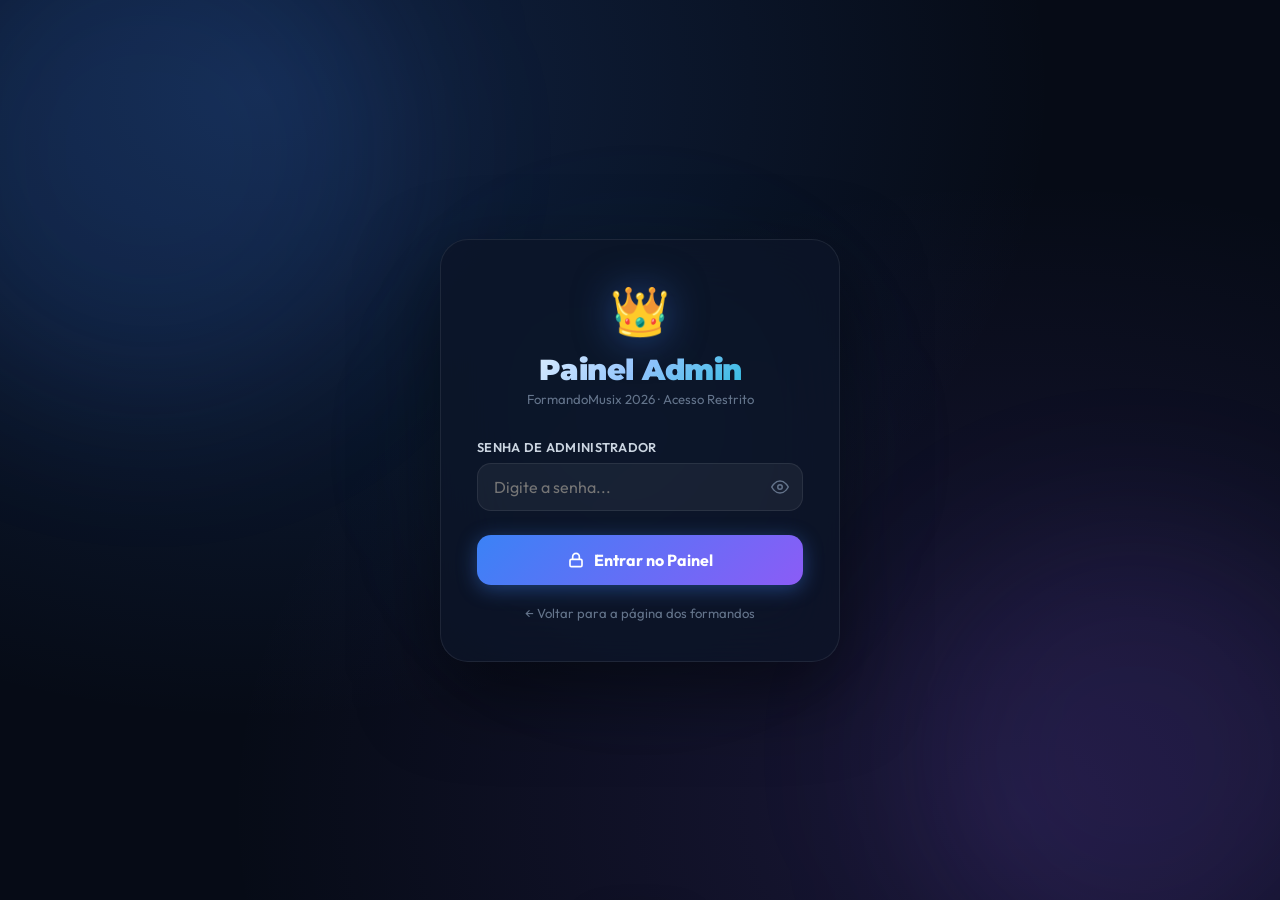
==== admin.html @ 85b61383 "feat: duas paginas separadas (aluno + admin), UI/UX redesenhado, responsivo completo" ====
<!DOCTYPE html>
<html lang="pt-BR">
<head>
    <meta charset="UTF-8">
    <meta name="viewport" content="width=device-width, initial-scale=1.0, maximum-scale=1.0, user-scalable=no">
    <title>Admin · FormandoMusix 2026</title>
    <link rel="preconnect" href="https://fonts.googleapis.com">
    <link rel="preconnect" href="https://fonts.gstatic.com" crossorigin>
    <link href="https://fonts.googleapis.com/css2?family=Montserrat:wght@700;800;900&family=Outfit:wght@300;400;500;600;700&display=swap" rel="stylesheet">
    <link rel="stylesheet" href="css/admin.css">
</head>
<body>

    <!-- ========== TELA DE LOGIN DO ADMIN ========== -->
    <div id="adminLoginScreen" class="login-screen active">
        <div class="orb orb-blue"></div>
        <div class="orb orb-purple"></div>
        <div class="orb orb-cyan"></div>

        <div class="login-card">
            <div class="login-brand">
                <div class="login-brand-icon">👑</div>
                <h1 class="login-title">Painel Admin</h1>
                <p class="login-sub">FormandoMusix 2026 · Acesso Restrito</p>
            </div>

            <form id="adminLoginForm">
                <div class="login-form-group">
                    <label for="adminPassInput">Senha de Administrador</label>
                    <div class="pass-input-wrap">
                        <input type="password" id="adminPassInput" placeholder="Digite a senha..." required autocomplete="current-password">
                        <button type="button" class="toggle-pass-btn" id="togglePassBtn">
                            <svg id="eyeIcon" width="18" height="18" viewBox="0 0 24 24" fill="none" stroke="currentColor" stroke-width="2"><path d="M1 12s4-8 11-8 11 8 11 8-4 8-11 8-11-8-11-8z"/><circle cx="12" cy="12" r="3"/></svg>
                            <svg id="eyeOffIcon" width="18" height="18" viewBox="0 0 24 24" fill="none" stroke="currentColor" stroke-width="2" style="display:none"><path d="M17.94 17.94A10.07 10.07 0 0 1 12 20c-7 0-11-8-11-8a18.45 18.45 0 0 1 5.06-5.94M9.9 4.24A9.12 9.12 0 0 1 12 4c7 0 11 8 11 8a18.5 18.5 0 0 1-2.16 3.19m-6.72-1.07a3 3 0 1 1-4.24-4.24"/><line x1="1" y1="1" x2="23" y2="23"/></svg>
                        </button>
                    </div>
                    <div class="login-error" id="loginError" style="display:none;">❌ Senha incorreta. Tente novamente.</div>
                </div>

                <button type="submit" class="login-btn" id="loginSubmitBtn">
                    <svg width="16" height="16" viewBox="0 0 24 24" fill="none" stroke="currentColor" stroke-width="2.5"><rect x="3" y="11" width="18" height="11" rx="2"/><path d="M7 11V7a5 5 0 0 1 10 0v4"/></svg>
                    Entrar no Painel
                </button>
            </form>

            <a href="index.html" class="back-to-student-link">← Voltar para a página dos formandos</a>
        </div>
    </div>

    <!-- ========== PAINEL PRINCIPAL DO ADMIN ========== -->
    <div id="adminPanel" class="admin-panel" style="display:none;">

        <!-- Header fixo -->
        <header class="admin-header">
            <div class="admin-header-left">
                <div class="admin-logo">
                    <span class="admin-logo-icon">👑</span>
                    <div>
                        <span class="admin-logo-text">FormandoMusix</span>
                        <span class="admin-logo-sub">Painel Administrativo</span>
                    </div>
                </div>
            </div>
            <div class="admin-header-center">
                <div class="admin-tabs">
                    <button class="admin-tab active" data-tab="turmaA">
                        <span>🅰 Turma A</span>
                        <span class="tab-badge" id="badgeA">39</span>
                    </button>
                    <button class="admin-tab" data-tab="turmaB">
                        <span>🅱 Turma B</span>
                        <span class="tab-badge" id="badgeB">34</span>
                    </button>
                    <button class="admin-tab" data-tab="todos">
                        <span>👥 Todos</span>
                        <span class="tab-badge" id="badgeTodos">73</span>
                    </button>
                </div>
            </div>
            <div class="admin-header-right">
                <div class="sync-pill" id="syncPill">
                    <span class="sync-dot"></span>
                    <span id="syncText">Online</span>
                </div>
                <button class="admin-action-btn export-btn" id="btnExport">
                    <svg width="15" height="15" viewBox="0 0 24 24" fill="none" stroke="currentColor" stroke-width="2.5"><path d="M4 12v8a2 2 0 0 0 2 2h12a2 2 0 0 0 2-2v-8"/><polyline points="16 6 12 2 8 6"/><line x1="12" y1="2" x2="12" y2="15"/></svg>
                    Exportar
                </button>
                <button class="admin-action-btn settings-btn" id="btnSettings">
                    ⚙️
                </button>
                <button class="admin-action-btn logout-btn" id="btnLogout" title="Sair">
                    <svg width="16" height="16" viewBox="0 0 24 24" fill="none" stroke="currentColor" stroke-width="2.5"><path d="M9 21H5a2 2 0 0 1-2-2V5a2 2 0 0 1 2-2h4"/><polyline points="16 17 21 12 16 7"/><line x1="21" y1="12" x2="9" y2="12"/></svg>
                </button>
            </div>
        </header>

        <!-- Conteúdo principal -->
        <main class="admin-main">

            <!-- Stats Cards -->
            <section class="admin-stats" id="adminStats">
                <div class="a-stat-card">
                    <div class="a-stat-icon blue">
                        <svg width="22" height="22" viewBox="0 0 24 24" fill="none" stroke="currentColor" stroke-width="2"><path d="M17 21v-2a4 4 0 0 0-4-4H5a4 4 0 0 0-4 4v2"/><circle cx="9" cy="7" r="4"/><path d="M23 21v-2a4 4 0 0 0-3-3.87"/><path d="M16 3.13a4 4 0 0 1 0 7.75"/></svg>
                    </div>
                    <div class="a-stat-info">
                        <span class="a-stat-label">Total</span>
                        <span class="a-stat-value" id="statTotal">0</span>
                    </div>
                </div>
                <div class="a-stat-card">
                    <div class="a-stat-icon emerald">
                        <svg width="22" height="22" viewBox="0 0 24 24" fill="none" stroke="currentColor" stroke-width="2"><path d="M22 11.08V12a10 10 0 1 1-5.93-9.14"/><polyline points="22 4 12 14.01 9 11.01"/></svg>
                    </div>
                    <div class="a-stat-info">
                        <span class="a-stat-label">Aprovadas</span>
                        <span class="a-stat-value" id="statAprovadas">0</span>
                    </div>
                </div>
                <div class="a-stat-card">
                    <div class="a-stat-icon purple">
                        <svg width="22" height="22" viewBox="0 0 24 24" fill="none" stroke="currentColor" stroke-width="2"><path d="M9 18V5l12-2v13"/><circle cx="6" cy="18" r="3"/><circle cx="18" cy="16" r="3"/></svg>
                    </div>
                    <div class="a-stat-info">
                        <span class="a-stat-label">Escolhidas</span>
                        <span class="a-stat-value" id="statEscolhidas">0</span>
                    </div>
                </div>
                <div class="a-stat-card">
                    <div class="a-stat-icon amber">
                        <svg width="22" height="22" viewBox="0 0 24 24" fill="none" stroke="currentColor" stroke-width="2"><circle cx="12" cy="12" r="10"/><line x1="12" y1="8" x2="12" y2="12"/><line x1="12" y1="16" x2="12.01" y2="16"/></svg>
                    </div>
                    <div class="a-stat-info">
                        <span class="a-stat-label">Pendentes</span>
                        <span class="a-stat-value" id="statPendentes">0</span>
                    </div>
                </div>
            </section>

            <!-- Controls -->
            <section class="admin-controls">
                <div class="admin-search-wrap">
                    <svg class="admin-search-ic" width="18" height="18" viewBox="0 0 24 24" fill="none" stroke="currentColor" stroke-width="2.5"><circle cx="11" cy="11" r="8"/><line x1="21" y1="21" x2="16.65" y2="16.65"/></svg>
                    <input type="text" id="adminSearchInput" placeholder="Buscar formando, música, artista...">
                </div>
                <div class="admin-controls-right">
                    <select id="adminFilterStatus" class="admin-filter-select">
                        <option value="todos">Todos os Status</option>
                        <option value="PENDENTE">🟡 Pendente</option>
                        <option value="ESCOLHIDO">🔵 Escolhido</option>
                        <option value="APROVADO">🟢 Aprovado</option>
                    </select>
                    <select id="adminSortOrder" class="admin-filter-select">
                        <option value="nome-asc">Nome A→Z</option>
                        <option value="nome-desc">Nome Z→A</option>
                        <option value="recente">Mais recentes</option>
                        <option value="status">Por status</option>
                    </select>
                    <button class="btn-add-formando" id="btnAddFormando">
                        <svg width="16" height="16" viewBox="0 0 24 24" fill="none" stroke="currentColor" stroke-width="2.5"><line x1="12" y1="5" x2="12" y2="19"/><line x1="5" y1="12" x2="19" y2="12"/></svg>
                        Novo Formando
                    </button>
                </div>
            </section>

            <!-- Grid de Formandos -->
            <section class="admin-grid" id="adminGrid">
                <div class="loading-state">
                    <div class="loading-spinner"></div>
                    <p>Carregando formandos...</p>
                </div>
            </section>

        </main>
    </div>

    <!-- ===== MODAL: Editar / Adicionar Formando ===== -->
    <div class="modal-overlay" id="formandoModalOverlay">
        <div class="modal-box modal-large">
            <div class="modal-top">
                <div>
                    <h3 class="modal-box-title" id="modalBoxTitle">Editar Formando</h3>
                    <p class="modal-box-sub" id="modalBoxSub">Gerencie a música e o trecho</p>
                </div>
                <button class="modal-close-btn" id="btnCloseFormModal">✕</button>
            </div>

            <!-- Tabs do modal -->
            <div class="modal-inner-tabs">
                <button class="modal-inner-tab active" data-modal-tab="info">
                    <svg width="14" height="14" viewBox="0 0 24 24" fill="none" stroke="currentColor" stroke-width="2.5"><path d="M20 21v-2a4 4 0 0 0-4-4H8a4 4 0 0 0-4 4v2"/><circle cx="12" cy="7" r="4"/></svg>
                    Informações
                </button>
                <button class="modal-inner-tab" data-modal-tab="cutter">
                    <svg width="14" height="14" viewBox="0 0 24 24" fill="none" stroke="currentColor" stroke-width="2.5"><polygon points="23 7 16 12 23 17 23 7"/><rect x="1" y="5" width="15" height="14" rx="2" ry="2"/></svg>
                    YouTube &amp; Cortador
                </button>
            </div>

            <form id="formandoEditForm">
                <div class="modal-body-scroll">
                    <input type="hidden" id="editFormandoId">

                    <!-- ABA: INFORMAÇÕES -->
                    <div class="modal-pane active" id="pane-info">
                        <div class="form-row-2">
                            <div class="form-field" style="flex:2;">
                                <label>Nome do Formando *</label>
                                <input type="text" id="editName" placeholder="Nome completo" required>
                            </div>
                            <div class="form-field">
                                <label>Turma *</label>
                                <select id="editTurma" required>
                                    <option value="A">3º Ano A</option>
                                    <option value="B">3º Ano B</option>
                                </select>
                            </div>
                        </div>

                        <div class="form-row-2">
                            <div class="form-field">
                                <label>Nome da Música</label>
                                <input type="text" id="editMusicTitle" placeholder="Ex: Viva La Vida">
                            </div>
                            <div class="form-field">
                                <label>Artista / Banda</label>
                                <input type="text" id="editMusicArtist" placeholder="Ex: Coldplay">
                            </div>
                        </div>

                        <div class="form-field">
                            <label>Link do YouTube</label>
                            <div class="field-with-action">
                                <input type="url" id="editMusicLink" placeholder="https://www.youtube.com/watch?v=...">
                                <button type="button" class="field-action-btn" id="btnEditGoToCutter">🎬 Cortador</button>
                            </div>
                            <div class="auto-det-badge" id="editAutoDetBadge" style="display:none;"></div>
                        </div>

                        <div class="form-field">
                            <label>Link Direto MP3 (Opcional)</label>
                            <input type="url" id="editMusicMp3" placeholder="https://exemplo.com/audio.mp3">
                            <div id="editMp3PlayerWrap" style="display:none; margin-top:8px;">
                                <audio id="editMp3Player" controls style="width:100%; height:36px; border-radius:6px;"></audio>
                            </div>
                        </div>

                        <div class="form-row-2">
                            <div class="form-field">
                                <label>Início do Trecho</label>
                                <input type="text" id="editSnippetStart" placeholder="Ex: 0:40 ou 40">
                            </div>
                            <div class="form-field">
                                <label>Fim do Trecho</label>
                                <input type="text" id="editSnippetEnd" placeholder="Ex: 1:15 ou 75">
                            </div>
                        </div>

                        <div class="form-field">
                            <label>Status da Escolha *</label>
                            <select id="editStatus" required>
                                <option value="PENDENTE">🟡 Pendente</option>
                                <option value="ESCOLHIDO">🔵 Escolhido (Aguardando Aprovação)</option>
                                <option value="APROVADO">🟢 Aprovado (Música Confirmada)</option>
                            </select>
                        </div>
                    </div>

                    <!-- ABA: CUTTER -->
                    <div class="modal-pane" id="pane-cutter">
                        <div class="cutter-url-bar">
                            <input type="text" id="cutterUrlInput" placeholder="Cole o link do YouTube...">
                            <button type="button" class="btn-cutter-load" id="btnCutterLoad">▶ Carregar</button>
                            <button type="button" class="btn-cutter-search" id="btnCutterSearch">🔍</button>
                        </div>
                        <div class="auto-det-badge" id="cutterAutoDetBadge" style="display:none; margin-bottom:12px;"></div>

                        <div class="cutter-player-area">
                            <div id="cutterPlaceholder" class="cutter-ph">
                                <div class="cutter-ph-icon">🎬</div>
                                <h4>Nenhum vídeo carregado</h4>
                                <p>Cole o link acima e clique em Carregar</p>
                            </div>
                            <div id="cutterYtTarget" style="display:none; width:100%; height:100%;"></div>
                        </div>

                        <div class="cutter-controls">
                            <div class="cutter-time">
                                <span class="cutter-time-label">Tempo:</span>
                                <span class="cutter-time-val" id="cutterLiveTime">0:00</span>
                            </div>
                            <div class="cutter-stamp-row">
                                <button type="button" class="btn-stamp" id="btnSetStart">
                                    ⏱ Marcar Início (<span id="previewStart">0:00</span>)
                                </button>
                                <button type="button" class="btn-stamp" id="btnSetEnd">
                                    ⏱ Marcar Fim (<span id="previewEnd">0:00</span>)
                                </button>
                            </div>
                            <div class="cutter-fields-row">
                                <div class="cutter-field-group">
                                    <span>Início:</span>
                                    <input type="text" id="cutterStart" placeholder="0:00">
                                </div>
                                <div class="cutter-dur-badge" id="cutterDurBadge">Duração: 0s</div>
                                <div class="cutter-field-group">
                                    <span>Fim:</span>
                                    <input type="text" id="cutterEnd" placeholder="0:30">
                                </div>
                            </div>
                            <div class="cutter-test-row">
                                <button type="button" class="btn-test-snippet" id="btnTestSnippet">🎧 Ouvir Trecho</button>
                                <button type="button" class="btn-stop-snippet" id="btnStopSnippet">⏹ Parar</button>
                            </div>
                        </div>
                    </div>
                </div>

                <div class="modal-footer-actions">
                    <button type="button" class="btn-modal-cancel" id="btnCancelFormModal">Cancelar</button>
                    <button type="submit" class="btn-modal-save" id="btnSaveFormModal">
                        <svg width="16" height="16" viewBox="0 0 24 24" fill="none" stroke="currentColor" stroke-width="2.5"><path d="M19 21H5a2 2 0 0 1-2-2V5a2 2 0 0 1 2-2h11l5 5v11a2 2 0 0 1-2 2z"/><polyline points="17 21 17 13 7 13 7 21"/><polyline points="7 3 7 8 15 8"/></svg>
                        Salvar
                    </button>
                </div>
            </form>
        </div>
    </div>

    <!-- ===== MODAL: Exportação ===== -->
    <div class="modal-overlay" id="exportModalOverlay">
        <div class="modal-box modal-medium">
            <div class="modal-top">
                <div>
                    <h3 class="modal-box-title">📊 Exportar Dados</h3>
                    <p class="modal-box-sub">Escolha o formato de exportação</p>
                </div>
                <button class="modal-close-btn" id="btnCloseExportModal">✕</button>
            </div>
            <div class="modal-body-scroll">
                <div class="export-filter-row">
                    <div class="form-field">
                        <label>Turma:</label>
                        <select id="expFilterTurma" class="admin-filter-select">
                            <option value="todos">Ambas (A e B)</option>
                            <option value="A">Apenas Turma A</option>
                            <option value="B">Apenas Turma B</option>
                        </select>
                    </div>
                    <div class="form-field">
                        <label>Status:</label>
                        <select id="expFilterStatus" class="admin-filter-select">
                            <option value="todos">Todos</option>
                            <option value="APROVADO">🟢 Aprovados</option>
                            <option value="ESCOLHIDO">🔵 Escolhidos</option>
                            <option value="PENDENTE">🟡 Pendentes</option>
                        </select>
                    </div>
                </div>

                <div class="export-options-grid">
                    <button class="export-opt-btn" id="expTxt">
                        <div class="exp-icon">📄</div>
                        <div class="exp-info">
                            <strong>Lista TXT</strong>
                            <span>Documento formatado por turma</span>
                        </div>
                    </button>
                    <button class="export-opt-btn" id="expCsv">
                        <div class="exp-icon">📊</div>
                        <div class="exp-info">
                            <strong>Planilha CSV</strong>
                            <span>Compatível com Excel / Sheets</span>
                        </div>
                    </button>
                    <button class="export-opt-btn" id="expWhatsapp">
                        <div class="exp-icon">💬</div>
                        <div class="exp-info">
                            <strong>WhatsApp</strong>
                            <span>Copiar mensagem formatada</span>
                        </div>
                    </button>
                    <button class="export-opt-btn" id="expPrint">
                        <div class="exp-icon">🖨️</div>
                        <div class="exp-info">
                            <strong>Imprimir / PDF</strong>
                            <span>Visualização para impressão A4</span>
                        </div>
                    </button>
                    <button class="export-opt-btn" id="expJson">
                        <div class="exp-icon">💾</div>
                        <div class="exp-info">
                            <strong>Backup JSON</strong>
                            <span>Dados completos para importação</span>
                        </div>
                    </button>
                    <div class="export-opt-btn import-slot">
                        <div class="exp-icon">📥</div>
                        <div class="exp-info">
                            <strong>Importar JSON</strong>
                            <span>Restaurar dados de backup</span>
                        </div>
                        <input type="file" id="importFileInput" accept=".json" style="position:absolute;inset:0;opacity:0;cursor:pointer;">
                    </div>
                </div>

                <div class="export-preview-wrap">
                    <div class="exp-preview-header">
                        <span>Pré-visualização</span>
                        <span id="expPreviewCount">0 formandos</span>
                    </div>
                    <textarea id="expPreviewArea" readonly rows="8" placeholder="Selecione turma e status para ver pré-visualização..."></textarea>
                </div>
            </div>
        </div>
    </div>

    <!-- ===== MODAL: Configurações ===== -->
    <div class="modal-overlay" id="settingsModalOverlay">
        <div class="modal-box modal-compact">
            <div class="modal-top">
                <div>
                    <h3 class="modal-box-title">⚙️ Configurações</h3>
                    <p class="modal-box-sub">Alterar senha de administrador</p>
                </div>
                <button class="modal-close-btn" id="btnCloseSettingsModal">✕</button>
            </div>
            <div class="modal-body-scroll">
                <form id="changePassForm">
                    <div class="form-field">
                        <label>Senha Atual *</label>
                        <input type="password" id="curPassInput" placeholder="Senha atual" required>
                    </div>
                    <div class="form-field">
                        <label>Nova Senha *</label>
                        <input type="password" id="newPassInput" placeholder="Mínimo 4 caracteres" required>
                    </div>
                    <div class="form-field">
                        <label>Confirmar Nova Senha *</label>
                        <input type="password" id="confPassInput" placeholder="Repita a nova senha" required>
                    </div>
                    <div class="change-pass-msg" id="changePassMsg" style="display:none;"></div>
                    <div class="modal-footer-actions">
                        <button type="button" class="btn-modal-cancel" id="btnCancelSettings">Cancelar</button>
                        <button type="submit" class="btn-modal-save">Salvar Senha</button>
                    </div>
                </form>
            </div>
        </div>
    </div>

    <!-- Player Flutuante (Dock) -->
    <div class="player-dock" id="playerDock">
        <div class="player-yt-wrap">
            <div id="adminYoutubePlayerTarget"></div>
        </div>
        <div class="player-info">
            <div class="player-title" id="playerDockTitle">—</div>
            <div class="player-meta" id="playerDockMeta">—</div>
            <div class="player-progress">
                <div class="player-progress-bar" id="playerProgressBar"></div>
            </div>
        </div>
        <div class="player-actions">
            <button class="player-btn" id="playerPlayPauseBtn">
                <svg id="playerPlayIcon" width="16" height="16" viewBox="0 0 24 24" fill="currentColor"><polygon points="5 3 19 12 5 21 5 3"/></svg>
                <svg id="playerPauseIcon" width="16" height="16" viewBox="0 0 24 24" fill="currentColor" style="display:none"><rect x="6" y="4" width="4" height="16"/><rect x="14" y="4" width="4" height="16"/></svg>
            </button>
            <button class="player-btn player-close" id="playerCloseBtn">✕</button>
        </div>
    </div>

    <!-- Toast -->
    <div class="toast" id="toast">
        <span class="toast-icon" id="toastIcon">✓</span>
        <span class="toast-text" id="toastText">OK</span>
    </div>

    <script src="https://www.youtube.com/iframe_api"></script>
    <script src="js/admin.js"></script>
</body>
</html>
---- css/admin.css ----
@import url('https://fonts.googleapis.com/css2?family=Montserrat:wght@700;800;900&family=Outfit:wght@300;400;500;600;700&display=swap');

:root {
    --blue: #3B82F6;
    --blue-dark: #1D4ED8;
    --violet: #8B5CF6;
    --cyan: #06B6D4;
    --emerald: #10B981;
    --amber: #F59E0B;
    --red: #EF4444;
    --bg: #060B16;
    --bg2: #0D1527;
    --card: rgba(15,23,42,0.5);
    --border: rgba(255,255,255,0.08);
    --text: #F8FAFC;
    --text2: #CBD5E1;
    --text3: #64748B;
    --r-lg: 20px;
    --r-md: 14px;
    --r-sm: 8px;
    --font: 'Outfit', sans-serif;
    --font-h: 'Montserrat', sans-serif;
    --trans: all 0.3s cubic-bezier(0.25,0.8,0.25,1);
    --header-h: 72px;
}

*,*::before,*::after { box-sizing: border-box; margin: 0; padding: 0; }
html { scroll-behavior: smooth; }

body {
    font-family: var(--font);
    background: var(--bg);
    background-image:
        radial-gradient(ellipse at 20% 10%, rgba(59,130,246,0.2) 0%, transparent 55%),
        radial-gradient(ellipse at 80% 90%, rgba(139,92,246,0.15) 0%, transparent 55%);
    background-attachment: fixed;
    color: var(--text);
    min-height: 100dvh;
}

/* ============ ORBs ============ */
.orb {
    position: fixed;
    border-radius: 50%;
    filter: blur(80px);
    pointer-events: none;
    z-index: 0;
}
.orb-blue  { width: 500px; height: 500px; background: rgba(59,130,246,0.12); top: -100px; left: -100px; }
.orb-purple{ width: 450px; height: 450px; background: rgba(139,92,246,0.1); bottom: -80px; right: -80px; }
.orb-cyan  { width: 350px; height: 350px; background: rgba(6,182,212,0.07); top: 50%; left: 50%; transform: translate(-50%,-50%); }

/* ============ LOGIN ============ */
.login-screen {
    position: fixed;
    inset: 0;
    display: flex;
    align-items: center;
    justify-content: center;
    z-index: 10;
    padding: 24px;
    opacity: 0;
    transform: scale(0.96);
    pointer-events: none;
    transition: all 0.4s cubic-bezier(0.25,0.8,0.25,1);
}
.login-screen.active {
    opacity: 1;
    transform: scale(1);
    pointer-events: all;
}

.login-card {
    width: 100%;
    max-width: 400px;
    background: rgba(13,21,39,0.75);
    backdrop-filter: blur(32px);
    -webkit-backdrop-filter: blur(32px);
    border: 1px solid var(--border);
    border-radius: 28px;
    padding: 40px 36px;
    position: relative;
    z-index: 2;
    box-shadow: 0 30px 80px rgba(0,0,0,0.5);
}

.login-brand {
    text-align: center;
    margin-bottom: 32px;
}
.login-brand-icon {
    font-size: 3rem;
    display: block;
    margin-bottom: 12px;
    filter: drop-shadow(0 0 20px rgba(59,130,246,0.5));
}
.login-title {
    font-family: var(--font-h);
    font-size: 1.8rem;
    font-weight: 900;
    background: linear-gradient(135deg, #fff 0%, #93C5FD 50%, var(--cyan) 100%);
    -webkit-background-clip: text;
    -webkit-text-fill-color: transparent;
    background-clip: text;
    letter-spacing: -0.5px;
}
.login-sub {
    font-size: 0.82rem;
    color: var(--text3);
    margin-top: 4px;
}

.login-form-group {
    margin-bottom: 24px;
}
.login-form-group label {
    display: block;
    font-size: 0.8rem;
    font-weight: 600;
    color: var(--text2);
    margin-bottom: 8px;
    text-transform: uppercase;
    letter-spacing: 0.3px;
}
.pass-input-wrap {
    position: relative;
}
.pass-input-wrap input {
    width: 100%;
    padding: 13px 48px 13px 16px;
    background: rgba(255,255,255,0.05);
    border: 1.5px solid var(--border);
    border-radius: var(--r-md);
    color: var(--text);
    font-family: var(--font);
    font-size: 1rem;
    outline: none;
    transition: var(--trans);
}
.pass-input-wrap input:focus {
    border-color: var(--blue);
    background: rgba(59,130,246,0.07);
    box-shadow: 0 0 20px rgba(59,130,246,0.2);
}

.toggle-pass-btn {
    position: absolute;
    right: 14px;
    top: 50%;
    transform: translateY(-50%);
    background: none;
    border: none;
    color: var(--text3);
    cursor: pointer;
    display: flex;
    transition: var(--trans);
}
.toggle-pass-btn:hover { color: var(--text2); }

.login-error {
    margin-top: 10px;
    padding: 10px 14px;
    background: rgba(239,68,68,0.1);
    border: 1px solid rgba(239,68,68,0.25);
    border-radius: var(--r-sm);
    color: #F87171;
    font-size: 0.85rem;
    font-weight: 600;
}

.login-btn {
    width: 100%;
    padding: 15px;
    display: flex;
    align-items: center;
    justify-content: center;
    gap: 10px;
    background: linear-gradient(135deg, var(--blue), var(--violet));
    border: none;
    border-radius: var(--r-md);
    color: white;
    font-family: var(--font);
    font-size: 1rem;
    font-weight: 700;
    cursor: pointer;
    transition: var(--trans);
    box-shadow: 0 4px 20px rgba(59,130,246,0.4);
    margin-bottom: 20px;
}
.login-btn:hover {
    transform: translateY(-2px);
    box-shadow: 0 8px 25px rgba(59,130,246,0.55);
}
.login-btn:disabled {
    opacity: 0.6;
    cursor: not-allowed;
    transform: none;
}

.back-to-student-link {
    display: block;
    text-align: center;
    color: var(--text3);
    font-size: 0.82rem;
    text-decoration: none;
    transition: var(--trans);
}
.back-to-student-link:hover { color: var(--text2); }

/* ============ ADMIN PANEL ============ */
.admin-panel {
    display: flex;
    flex-direction: column;
    min-height: 100dvh;
}

/* HEADER */
.admin-header {
    position: sticky;
    top: 0;
    z-index: 100;
    height: var(--header-h);
    background: rgba(6,11,22,0.85);
    backdrop-filter: blur(24px);
    -webkit-backdrop-filter: blur(24px);
    border-bottom: 1px solid var(--border);
    display: flex;
    align-items: center;
    justify-content: space-between;
    padding: 0 24px;
    gap: 16px;
    box-shadow: 0 4px 30px rgba(0,0,0,0.3);
}

.admin-header-left, .admin-header-right {
    display: flex;
    align-items: center;
    gap: 12px;
    flex-shrink: 0;
}

.admin-logo {
    display: flex;
    align-items: center;
    gap: 10px;
}
.admin-logo-icon {
    width: 38px;
    height: 38px;
    border-radius: 10px;
    background: linear-gradient(135deg, var(--blue), var(--violet));
    display: flex;
    align-items: center;
    justify-content: center;
    font-size: 1.3rem;
    box-shadow: 0 0 15px rgba(59,130,246,0.4);
}
.admin-logo-text {
    font-family: var(--font-h);
    font-weight: 800;
    font-size: 1.1rem;
    display: block;
}
.admin-logo-sub {
    font-size: 0.65rem;
    color: var(--cyan);
    text-transform: uppercase;
    letter-spacing: 0.5px;
    display: block;
    margin-top: -2px;
}

/* Admin Tabs (Center) */
.admin-header-center { flex: 1; display: flex; justify-content: center; }

.admin-tabs {
    display: flex;
    gap: 4px;
    background: rgba(255,255,255,0.03);
    border: 1px solid var(--border);
    border-radius: var(--r-md);
    padding: 4px;
}

.admin-tab {
    display: flex;
    align-items: center;
    gap: 7px;
    padding: 8px 16px;
    border-radius: 10px;
    border: none;
    background: transparent;
    color: var(--text3);
    font-family: var(--font);
    font-size: 0.85rem;
    font-weight: 600;
    cursor: pointer;
    transition: var(--trans);
    white-space: nowrap;
}
.admin-tab:hover { color: var(--text2); background: rgba(255,255,255,0.05); }
.admin-tab.active {
    background: linear-gradient(135deg, var(--blue), var(--violet));
    color: white;
    box-shadow: 0 2px 10px rgba(59,130,246,0.35);
}

.tab-badge {
    background: rgba(0,0,0,0.25);
    padding: 1px 7px;
    border-radius: 10px;
    font-size: 0.72rem;
    font-weight: 800;
}

/* Sync Pill */
.sync-pill {
    display: flex;
    align-items: center;
    gap: 6px;
    padding: 5px 12px;
    border-radius: 20px;
    font-size: 0.75rem;
    font-weight: 600;
    background: rgba(16,185,129,0.1);
    border: 1px solid rgba(16,185,129,0.2);
    color: #34D399;
}
.sync-pill.saving { background: rgba(245,158,11,0.1); border-color: rgba(245,158,11,0.2); color: #FBBF24; }
.sync-pill.offline { background: rgba(239,68,68,0.1); border-color: rgba(239,68,68,0.2); color: #F87171; }

.sync-dot {
    width: 7px; height: 7px;
    border-radius: 50%;
    background: currentColor;
    box-shadow: 0 0 6px currentColor;
}

/* Header Action Buttons */
.admin-action-btn {
    display: flex;
    align-items: center;
    gap: 6px;
    padding: 8px 14px;
    background: rgba(255,255,255,0.05);
    border: 1px solid var(--border);
    border-radius: var(--r-sm);
    color: var(--text2);
    font-family: var(--font);
    font-size: 0.82rem;
    font-weight: 600;
    cursor: pointer;
    transition: var(--trans);
}
.admin-action-btn:hover { background: rgba(255,255,255,0.1); color: var(--text); }
.export-btn { color: #93C5FD; border-color: rgba(59,130,246,0.2); background: rgba(59,130,246,0.08); }
.export-btn:hover { background: rgba(59,130,246,0.15); }
.logout-btn { color: #F87171; border-color: rgba(239,68,68,0.2); background: rgba(239,68,68,0.06); }
.logout-btn:hover { background: rgba(239,68,68,0.15); }

/* ============ MAIN ============ */
.admin-main {
    flex: 1;
    padding: 28px 24px 60px;
    max-width: 1400px;
    width: 100%;
    margin: 0 auto;
}

/* Stats */
.admin-stats {
    display: grid;
    grid-template-columns: repeat(4, 1fr);
    gap: 16px;
    margin-bottom: 24px;
}

.a-stat-card {
    display: flex;
    align-items: center;
    gap: 16px;
    padding: 20px;
    background: var(--card);
    backdrop-filter: blur(16px);
    border: 1px solid var(--border);
    border-radius: var(--r-md);
    transition: var(--trans);
}
.a-stat-card:hover {
    transform: translateY(-3px);
    border-color: rgba(59,130,246,0.2);
    box-shadow: 0 10px 25px rgba(0,0,0,0.3);
}
.a-stat-icon {
    width: 48px; height: 48px;
    border-radius: 10px;
    display: flex; align-items: center; justify-content: center;
    flex-shrink: 0;
}
.a-stat-icon.blue   { background: rgba(59,130,246,0.15); color: var(--blue); }
.a-stat-icon.emerald{ background: rgba(16,185,129,0.15); color: var(--emerald); }
.a-stat-icon.amber  { background: rgba(245,158,11,0.15); color: var(--amber); }
.a-stat-icon.purple { background: rgba(139,92,246,0.15); color: var(--violet); }

.a-stat-label {
    display: block;
    font-size: 0.72rem;
    font-weight: 600;
    color: var(--text3);
    text-transform: uppercase;
    letter-spacing: 0.5px;
    margin-bottom: 4px;
}
.a-stat-value {
    display: block;
    font-family: var(--font-h);
    font-size: 1.9rem;
    font-weight: 900;
    color: var(--text);
    line-height: 1;
}

/* Controls */
.admin-controls {
    display: flex;
    align-items: center;
    gap: 12px;
    margin-bottom: 24px;
    flex-wrap: wrap;
}

.admin-search-wrap {
    position: relative;
    flex: 1;
    min-width: 240px;
}
.admin-search-ic {
    position: absolute;
    left: 14px;
    top: 50%;
    transform: translateY(-50%);
    color: var(--text3);
    pointer-events: none;
}
.admin-search-wrap input {
    width: 100%;
    padding: 11px 16px 11px 44px;
    background: rgba(255,255,255,0.04);
    border: 1px solid var(--border);
    border-radius: var(--r-md);
    color: var(--text);
    font-family: var(--font);
    font-size: 0.9rem;
    outline: none;
    transition: var(--trans);
}
.admin-search-wrap input:focus {
    border-color: var(--blue);
    background: rgba(59,130,246,0.06);
    box-shadow: 0 0 15px rgba(59,130,246,0.2);
}
.admin-search-wrap input::placeholder { color: var(--text3); }

.admin-controls-right {
    display: flex;
    align-items: center;
    gap: 10px;
    flex-wrap: wrap;
}

.admin-filter-select {
    padding: 11px 16px;
    background: rgba(255,255,255,0.04);
    border: 1px solid var(--border);
    border-radius: var(--r-md);
    color: var(--text);
    font-family: var(--font);
    font-size: 0.85rem;
    outline: none;
    cursor: pointer;
    transition: var(--trans);
}
.admin-filter-select:focus { border-color: var(--blue); }
.admin-filter-select option { background: var(--bg2); }

.btn-add-formando {
    display: flex;
    align-items: center;
    gap: 7px;
    padding: 11px 18px;
    background: linear-gradient(135deg, var(--blue), var(--violet));
    border: none;
    border-radius: var(--r-md);
    color: white;
    font-family: var(--font);
    font-size: 0.85rem;
    font-weight: 700;
    cursor: pointer;
    transition: var(--trans);
    box-shadow: 0 3px 12px rgba(59,130,246,0.35);
    white-space: nowrap;
}
.btn-add-formando:hover {
    transform: translateY(-2px);
    box-shadow: 0 6px 18px rgba(59,130,246,0.5);
}

/* Grid de Formandos */
.admin-grid {
    display: grid;
    grid-template-columns: repeat(auto-fill, minmax(320px, 1fr));
    gap: 20px;
}

/* Loading */
.loading-state {
    grid-column: 1/-1;
    text-align: center;
    padding: 60px;
    color: var(--text3);
}
.loading-spinner {
    width: 40px; height: 40px;
    border: 3px solid rgba(59,130,246,0.2);
    border-top-color: var(--blue);
    border-radius: 50%;
    animation: spin 0.7s linear infinite;
    margin: 0 auto 16px;
}
@keyframes spin { to { transform: rotate(360deg); } }

/* ============ CARDS ADMIN ============ */
.admin-card {
    background: var(--card);
    backdrop-filter: blur(20px);
    -webkit-backdrop-filter: blur(20px);
    border: 1px solid var(--border);
    border-radius: var(--r-lg);
    padding: 20px;
    display: flex;
    flex-direction: column;
    gap: 14px;
    position: relative;
    overflow: hidden;
    transition: var(--trans);
}
.admin-card::before {
    content: '';
    position: absolute;
    top: 0; left: 0; right: 0;
    height: 3px;
    background: linear-gradient(90deg, var(--blue), var(--violet));
    opacity: 0.6;
}
.admin-card:hover {
    transform: translateY(-4px);
    border-color: rgba(59,130,246,0.25);
    box-shadow: 0 15px 35px rgba(0,0,0,0.35), 0 0 20px rgba(59,130,246,0.1);
}

.admin-card-header {
    display: flex;
    align-items: flex-start;
    justify-content: space-between;
    gap: 10px;
}
.admin-card-info { flex: 1; overflow: hidden; }
.admin-card-name {
    font-size: 1rem;
    font-weight: 700;
    color: var(--text);
    white-space: nowrap;
    overflow: hidden;
    text-overflow: ellipsis;
    margin-bottom: 4px;
}
.admin-card-badges {
    display: flex;
    align-items: center;
    gap: 6px;
    flex-wrap: wrap;
}

.admin-badge {
    padding: 3px 8px;
    border-radius: 20px;
    font-size: 0.68rem;
    font-weight: 800;
    text-transform: uppercase;
    letter-spacing: 0.4px;
    border: 1px solid transparent;
}
.admin-badge.turma-A { background: rgba(59,130,246,0.15); color: #60A5FA; border-color: rgba(59,130,246,0.25); }
.admin-badge.turma-B { background: rgba(139,92,246,0.15); color: #C084FC; border-color: rgba(139,92,246,0.25); }
.admin-badge.PENDENTE  { background: rgba(245,158,11,0.12); color: #FBBF24; border-color: rgba(245,158,11,0.2); }
.admin-badge.ESCOLHIDO { background: rgba(59,130,246,0.12); color: #93C5FD; border-color: rgba(59,130,246,0.2); }
.admin-badge.APROVADO  { background: rgba(16,185,129,0.12); color: #34D399; border-color: rgba(16,185,129,0.2); }

/* Music info dentro do card */
.admin-card-music {
    background: rgba(255,255,255,0.02);
    border: 1px solid rgba(255,255,255,0.04);
    border-radius: var(--r-sm);
    padding: 12px;
    flex: 1;
}
.admin-card-music-title {
    font-weight: 700;
    font-size: 0.9rem;
    color: var(--text);
    white-space: nowrap;
    overflow: hidden;
    text-overflow: ellipsis;
}
.admin-card-music-artist {
    font-size: 0.78rem;
    color: var(--text3);
    margin-top: 2px;
    white-space: nowrap;
    overflow: hidden;
    text-overflow: ellipsis;
}
.admin-card-music-snippet {
    display: flex;
    align-items: center;
    justify-content: space-between;
    margin-top: 8px;
    padding-top: 8px;
    border-top: 1px solid rgba(255,255,255,0.04);
    font-size: 0.75rem;
    color: var(--text3);
}
.admin-card-no-music {
    font-style: italic;
    font-size: 0.82rem;
    color: var(--text3);
    text-align: center;
    padding: 10px 0;
}

/* Card Actions */
.admin-card-actions {
    display: flex;
    gap: 7px;
    padding-top: 10px;
    border-top: 1px solid rgba(255,255,255,0.04);
}
.admin-card-btn {
    flex: 1;
    padding: 9px 10px;
    border-radius: var(--r-sm);
    font-family: var(--font);
    font-size: 0.75rem;
    font-weight: 700;
    text-transform: uppercase;
    letter-spacing: 0.4px;
    cursor: pointer;
    transition: var(--trans);
    border: 1px solid transparent;
    display: flex;
    align-items: center;
    justify-content: center;
    gap: 5px;
}
.btn-card-play {
    background: rgba(59,130,246,0.12);
    color: #60A5FA;
    border-color: rgba(59,130,246,0.2);
}
.btn-card-play:hover { background: var(--blue); color: white; box-shadow: 0 0 12px rgba(59,130,246,0.4); }
.btn-card-edit {
    background: rgba(255,255,255,0.03);
    color: var(--text2);
    border-color: var(--border);
}
.btn-card-edit:hover { background: rgba(255,255,255,0.08); color: white; }
.btn-card-approve {
    background: rgba(16,185,129,0.1);
    color: #34D399;
    border-color: rgba(16,185,129,0.2);
}
.btn-card-approve:hover { background: var(--emerald); color: white; }
.btn-card-delete {
    flex: 0 0 36px;
    background: rgba(239,68,68,0.08);
    color: #F87171;
    border-color: rgba(239,68,68,0.15);
}
.btn-card-delete:hover { background: var(--red); color: white; }

/* ============ MODAIS ============ */
.modal-overlay {
    position: fixed;
    inset: 0;
    background: rgba(0,0,0,0.65);
    backdrop-filter: blur(8px);
    z-index: 200;
    display: flex;
    align-items: center;
    justify-content: center;
    padding: 20px;
    opacity: 0;
    pointer-events: none;
    transition: opacity 0.3s ease;
}
.modal-overlay.active {
    opacity: 1;
    pointer-events: all;
}

.modal-box {
    background: rgba(13,21,39,0.95);
    border: 1px solid var(--border);
    border-radius: 24px;
    display: flex;
    flex-direction: column;
    max-height: 92dvh;
    box-shadow: 0 30px 80px rgba(0,0,0,0.6);
    overflow: hidden;
    transform: translateY(20px);
    transition: transform 0.3s cubic-bezier(0.25,0.8,0.25,1);
    width: 100%;
}
.modal-overlay.active .modal-box { transform: translateY(0); }
.modal-large  { max-width: 760px; }
.modal-medium { max-width: 580px; }
.modal-compact { max-width: 420px; }

.modal-top {
    display: flex;
    align-items: flex-start;
    justify-content: space-between;
    padding: 24px 28px 0;
    gap: 12px;
    flex-shrink: 0;
}
.modal-box-title {
    font-family: var(--font-h);
    font-size: 1.15rem;
    font-weight: 800;
    color: var(--text);
}
.modal-box-sub {
    font-size: 0.82rem;
    color: var(--text3);
    margin-top: 2px;
}
.modal-close-btn {
    width: 32px; height: 32px;
    min-width: 32px;
    background: rgba(255,255,255,0.05);
    border: 1px solid var(--border);
    border-radius: 50%;
    color: var(--text3);
    font-size: 1rem;
    cursor: pointer;
    display: flex;
    align-items: center;
    justify-content: center;
    transition: var(--trans);
    flex-shrink: 0;
}
.modal-close-btn:hover { background: rgba(239,68,68,0.15); color: #F87171; border-color: rgba(239,68,68,0.3); }

/* Modal inner tabs */
.modal-inner-tabs {
    display: flex;
    gap: 4px;
    padding: 16px 28px 0;
    border-bottom: 1px solid var(--border);
    flex-shrink: 0;
}
.modal-inner-tab {
    display: flex;
    align-items: center;
    gap: 6px;
    padding: 9px 16px;
    border: none;
    border-radius: var(--r-sm) var(--r-sm) 0 0;
    background: transparent;
    color: var(--text3);
    font-family: var(--font);
    font-size: 0.82rem;
    font-weight: 600;
    cursor: pointer;
    transition: var(--trans);
    border-bottom: 2px solid transparent;
    margin-bottom: -1px;
}
.modal-inner-tab:hover { color: var(--text2); }
.modal-inner-tab.active { color: var(--blue); border-bottom-color: var(--blue); }

.modal-body-scroll {
    flex: 1;
    overflow-y: auto;
    padding: 24px 28px;
}
.modal-body-scroll::-webkit-scrollbar { width: 6px; }
.modal-body-scroll::-webkit-scrollbar-track { background: transparent; }
.modal-body-scroll::-webkit-scrollbar-thumb { background: rgba(59,130,246,0.2); border-radius: 3px; }

/* Modal panes */
.modal-pane { display: none; }
.modal-pane.active { display: block; }

/* Form fields inside modal */
.form-row-2 {
    display: grid;
    grid-template-columns: 1fr 1fr;
    gap: 14px;
    margin-bottom: 16px;
}
.form-field {
    margin-bottom: 16px;
}
.form-field label {
    display: block;
    font-size: 0.78rem;
    font-weight: 600;
    color: var(--text2);
    margin-bottom: 7px;
    text-transform: uppercase;
    letter-spacing: 0.3px;
}
.form-field input,
.form-field select,
.form-field textarea {
    width: 100%;
    padding: 10px 14px;
    background: rgba(255,255,255,0.04);
    border: 1px solid var(--border);
    border-radius: var(--r-sm);
    color: var(--text);
    font-family: var(--font);
    font-size: 0.9rem;
    outline: none;
    transition: var(--trans);
}
.form-field input:focus,
.form-field select:focus,
.form-field textarea:focus {
    border-color: var(--blue);
    background: rgba(59,130,246,0.06);
}
.form-field input::placeholder { color: var(--text3); }
.form-field select option { background: var(--bg2); }

.field-with-action {
    display: flex;
    gap: 8px;
}
.field-with-action input { flex: 1; }
.field-action-btn {
    padding: 10px 14px;
    background: rgba(139,92,246,0.1);
    border: 1px solid rgba(139,92,246,0.2);
    border-radius: var(--r-sm);
    color: #C084FC;
    font-family: var(--font);
    font-size: 0.8rem;
    font-weight: 600;
    cursor: pointer;
    transition: var(--trans);
    white-space: nowrap;
}
.field-action-btn:hover { background: rgba(139,92,246,0.2); color: white; }

.auto-det-badge {
    margin-top: 8px;
    padding: 8px 12px;
    background: rgba(6,182,212,0.1);
    border: 1px solid rgba(6,182,212,0.25);
    border-radius: var(--r-sm);
    font-size: 0.82rem;
    color: var(--cyan);
}

/* Cutter */
.cutter-url-bar {
    display: flex;
    gap: 8px;
    margin-bottom: 12px;
}
.cutter-url-bar input {
    flex: 1;
    padding: 10px 14px;
    background: rgba(255,255,255,0.04);
    border: 1px solid var(--border);
    border-radius: var(--r-sm);
    color: var(--text);
    font-family: var(--font);
    font-size: 0.88rem;
    outline: none;
    transition: var(--trans);
}
.cutter-url-bar input:focus { border-color: var(--blue); }
.btn-cutter-load, .btn-cutter-search {
    padding: 10px 14px;
    border-radius: var(--r-sm);
    font-family: var(--font);
    font-size: 0.82rem;
    font-weight: 700;
    cursor: pointer;
    transition: var(--trans);
    border: 1px solid;
}
.btn-cutter-load {
    background: linear-gradient(135deg, var(--blue), var(--violet));
    border-color: transparent;
    color: white;
}
.btn-cutter-search {
    background: rgba(255,255,255,0.05);
    border-color: var(--border);
    color: var(--text2);
}
.btn-cutter-search:hover { background: rgba(255,255,255,0.1); }

.cutter-player-area {
    width: 100%;
    aspect-ratio: 16/9;
    background: rgba(0,0,0,0.4);
    border: 1px solid var(--border);
    border-radius: var(--r-md);
    overflow: hidden;
    margin-bottom: 16px;
    position: relative;
}
.cutter-ph {
    position: absolute;
    inset: 0;
    display: flex;
    flex-direction: column;
    align-items: center;
    justify-content: center;
    gap: 10px;
    color: var(--text3);
    text-align: center;
    padding: 20px;
}
.cutter-ph-icon { font-size: 2.5rem; }
.cutter-ph h4 { font-family: var(--font-h); font-size: 1rem; color: var(--text2); }
.cutter-ph p { font-size: 0.82rem; }

.cutter-controls {
    background: rgba(255,255,255,0.02);
    border: 1px solid var(--border);
    border-radius: var(--r-md);
    padding: 16px;
    display: flex;
    flex-direction: column;
    gap: 14px;
}
.cutter-time {
    display: flex;
    align-items: center;
    gap: 10px;
}
.cutter-time-label { font-size: 0.8rem; color: var(--text3); font-weight: 600; }
.cutter-time-val { font-family: var(--font-h); font-size: 1.1rem; font-weight: 800; color: var(--cyan); }

.cutter-stamp-row {
    display: flex;
    gap: 8px;
}
.btn-stamp {
    flex: 1;
    padding: 9px 12px;
    background: rgba(6,182,212,0.08);
    border: 1px solid rgba(6,182,212,0.2);
    border-radius: var(--r-sm);
    color: var(--cyan);
    font-family: var(--font);
    font-size: 0.78rem;
    font-weight: 700;
    cursor: pointer;
    transition: var(--trans);
}
.btn-stamp:hover { background: rgba(6,182,212,0.18); }

.cutter-fields-row {
    display: flex;
    align-items: center;
    gap: 10px;
}
.cutter-field-group {
    display: flex;
    align-items: center;
    gap: 6px;
    flex: 1;
    font-size: 0.8rem;
    color: var(--text3);
}
.cutter-field-group input {
    flex: 1;
    padding: 8px 10px;
    background: rgba(255,255,255,0.04);
    border: 1px solid var(--border);
    border-radius: var(--r-sm);
    color: var(--text);
    font-family: var(--font);
    font-size: 0.85rem;
    outline: none;
    transition: var(--trans);
}
.cutter-field-group input:focus { border-color: var(--blue); }
.cutter-dur-badge {
    padding: 4px 10px;
    background: rgba(139,92,246,0.1);
    border: 1px solid rgba(139,92,246,0.2);
    border-radius: 20px;
    font-size: 0.72rem;
    font-weight: 700;
    color: var(--violet);
    white-space: nowrap;
}

.cutter-test-row { display: flex; gap: 8px; }
.btn-test-snippet, .btn-stop-snippet {
    padding: 10px 16px;
    border-radius: var(--r-sm);
    font-family: var(--font);
    font-size: 0.82rem;
    font-weight: 700;
    cursor: pointer;
    transition: var(--trans);
    border: 1px solid;
}
.btn-test-snippet {
    flex: 1;
    background: linear-gradient(135deg, var(--emerald), #0EA5E9);
    border-color: transparent;
    color: white;
    box-shadow: 0 3px 10px rgba(16,185,129,0.3);
}
.btn-test-snippet:hover { opacity: 0.9; }
.btn-stop-snippet {
    background: rgba(255,255,255,0.04);
    border-color: var(--border);
    color: var(--text2);
}
.btn-stop-snippet:hover { background: rgba(255,255,255,0.08); }

/* Modal Footer */
.modal-footer-actions {
    display: flex;
    justify-content: flex-end;
    align-items: center;
    gap: 10px;
    padding: 20px 28px;
    border-top: 1px solid var(--border);
    flex-shrink: 0;
    background: rgba(6,11,22,0.4);
}
.btn-modal-cancel {
    padding: 10px 20px;
    background: transparent;
    border: 1px solid var(--border);
    border-radius: var(--r-sm);
    color: var(--text3);
    font-family: var(--font);
    font-size: 0.88rem;
    font-weight: 600;
    cursor: pointer;
    transition: var(--trans);
}
.btn-modal-cancel:hover { background: rgba(255,255,255,0.05); color: var(--text2); }
.btn-modal-save {
    display: flex;
    align-items: center;
    gap: 7px;
    padding: 10px 22px;
    background: linear-gradient(135deg, var(--blue), var(--violet));
    border: none;
    border-radius: var(--r-sm);
    color: white;
    font-family: var(--font);
    font-size: 0.88rem;
    font-weight: 700;
    cursor: pointer;
    transition: var(--trans);
    box-shadow: 0 3px 12px rgba(59,130,246,0.35);
}
.btn-modal-save:hover { transform: translateY(-1px); box-shadow: 0 5px 18px rgba(59,130,246,0.5); }

/* Exportação */
.export-filter-row {
    display: grid;
    grid-template-columns: 1fr 1fr;
    gap: 14px;
    margin-bottom: 20px;
}
.export-options-grid {
    display: grid;
    grid-template-columns: 1fr 1fr;
    gap: 10px;
    margin-bottom: 20px;
}
.export-opt-btn {
    display: flex;
    align-items: center;
    gap: 12px;
    padding: 14px 16px;
    background: rgba(255,255,255,0.03);
    border: 1px solid var(--border);
    border-radius: var(--r-md);
    color: var(--text);
    font-family: var(--font);
    cursor: pointer;
    transition: var(--trans);
    text-align: left;
    position: relative;
}
.export-opt-btn:hover {
    background: rgba(59,130,246,0.08);
    border-color: rgba(59,130,246,0.25);
    transform: translateY(-2px);
}
.import-slot { cursor: pointer; }
.exp-icon { font-size: 1.6rem; flex-shrink: 0; }
.exp-info strong { display: block; font-size: 0.85rem; font-weight: 700; margin-bottom: 2px; }
.exp-info span { font-size: 0.72rem; color: var(--text3); }

.export-preview-wrap { }
.exp-preview-header {
    display: flex;
    justify-content: space-between;
    align-items: center;
    margin-bottom: 8px;
    font-size: 0.78rem;
    font-weight: 600;
    color: var(--text3);
}
#expPreviewArea {
    width: 100%;
    padding: 12px;
    background: rgba(0,0,0,0.3);
    border: 1px solid var(--border);
    border-radius: var(--r-sm);
    color: var(--text2);
    font-family: 'Courier New', monospace;
    font-size: 0.8rem;
    resize: none;
    outline: none;
    line-height: 1.6;
}

/* Change pass msg */
.change-pass-msg {
    padding: 10px 14px;
    border-radius: var(--r-sm);
    font-size: 0.85rem;
    font-weight: 600;
    margin-bottom: 12px;
}
.change-pass-msg.success { background: rgba(16,185,129,0.1); border: 1px solid rgba(16,185,129,0.25); color: #34D399; }
.change-pass-msg.error   { background: rgba(239,68,68,0.1); border: 1px solid rgba(239,68,68,0.25); color: #F87171; }

/* Player Dock */
.player-dock {
    position: fixed;
    bottom: 24px;
    right: 24px;
    width: 320px;
    background: rgba(13,21,39,0.95);
    border: 1px solid rgba(59,130,246,0.25);
    border-radius: var(--r-lg);
    padding: 14px;
    display: none;
    align-items: center;
    gap: 12px;
    z-index: 150;
    box-shadow: 0 20px 50px rgba(0,0,0,0.6), 0 0 20px rgba(59,130,246,0.15);
    backdrop-filter: blur(16px);
}
.player-dock.active { display: flex; }
.player-yt-wrap {
    width: 60px;
    height: 45px;
    border-radius: 8px;
    overflow: hidden;
    flex-shrink: 0;
    background: #000;
}
.player-info { flex: 1; overflow: hidden; }
.player-title {
    font-weight: 700;
    font-size: 0.82rem;
    color: var(--text);
    white-space: nowrap;
    overflow: hidden;
    text-overflow: ellipsis;
}
.player-meta {
    font-size: 0.72rem;
    color: var(--text3);
    margin-top: 2px;
    white-space: nowrap;
    overflow: hidden;
    text-overflow: ellipsis;
}
.player-progress {
    height: 3px;
    background: rgba(255,255,255,0.1);
    border-radius: 3px;
    margin-top: 6px;
    overflow: hidden;
}
.player-progress-bar {
    height: 100%;
    background: linear-gradient(90deg, var(--blue), var(--cyan));
    border-radius: 3px;
    width: 0%;
    transition: width 0.1s linear;
}
.player-actions { display: flex; gap: 6px; flex-shrink: 0; }
.player-btn {
    width: 32px; height: 32px;
    background: rgba(255,255,255,0.08);
    border: 1px solid var(--border);
    border-radius: 50%;
    color: var(--text2);
    display: flex;
    align-items: center;
    justify-content: center;
    cursor: pointer;
    transition: var(--trans);
}
.player-btn:hover { background: rgba(255,255,255,0.15); color: white; }
.player-close { color: #F87171; border-color: rgba(239,68,68,0.2); }

/* Toast */
.toast {
    position: fixed;
    bottom: 24px;
    left: 50%;
    transform: translateX(-50%) translateY(80px);
    background: rgba(13,21,39,0.95);
    border: 1px solid rgba(16,185,129,0.3);
    border-radius: 30px;
    padding: 12px 24px;
    display: flex;
    align-items: center;
    gap: 10px;
    color: #34D399;
    font-size: 0.88rem;
    font-weight: 600;
    z-index: 9999;
    backdrop-filter: blur(16px);
    transition: transform 0.4s cubic-bezier(0.25,0.8,0.25,1);
    box-shadow: 0 8px 30px rgba(0,0,0,0.5);
    white-space: nowrap;
}
.toast.show { transform: translateX(-50%) translateY(0); }

/* Empty/No Results */
.no-results-state {
    grid-column: 1/-1;
    text-align: center;
    padding: 60px 20px;
    color: var(--text3);
}
.no-results-state .nr-icon { font-size: 3rem; margin-bottom: 14px; }
.no-results-state h3 { font-family: var(--font-h); font-size: 1.2rem; color: var(--text2); margin-bottom: 8px; }

/* ============ RESPONSIVE ============ */
@media (max-width: 1024px) {
    .admin-stats { grid-template-columns: repeat(2, 1fr); }
    .admin-logo-sub { display: none; }
}

@media (max-width: 768px) {
    .admin-header { padding: 0 14px; }
    .admin-logo-text { font-size: 0.95rem; }
    .admin-tabs { gap: 2px; }
    .admin-tab { padding: 7px 10px; font-size: 0.78rem; }
    .admin-main { padding: 16px 14px 60px; }
    .admin-stats { grid-template-columns: repeat(2, 1fr); gap: 10px; }
    .admin-grid { grid-template-columns: 1fr; }
    .admin-controls { flex-direction: column; align-items: stretch; }
    .admin-controls-right { flex-wrap: wrap; justify-content: flex-end; }
    .sync-pill { display: none; }
    .modal-large, .modal-medium { max-width: 100%; border-radius: 20px 20px 0 0; }
    .modal-overlay { align-items: flex-end; padding: 0; }
    .form-row-2 { grid-template-columns: 1fr; }
    .export-options-grid { grid-template-columns: 1fr; }
    .export-filter-row { grid-template-columns: 1fr; }
    .player-dock { bottom: 10px; right: 10px; left: 10px; width: auto; }
}

@media (max-width: 480px) {
    .admin-tabs .admin-tab span:first-child { display: none; }
    .admin-action-btn span { display: none; }
    .admin-stats { grid-template-columns: 1fr 1fr; }
    .a-stat-value { font-size: 1.5rem; }
    .cutter-stamp-row { flex-direction: column; }
}
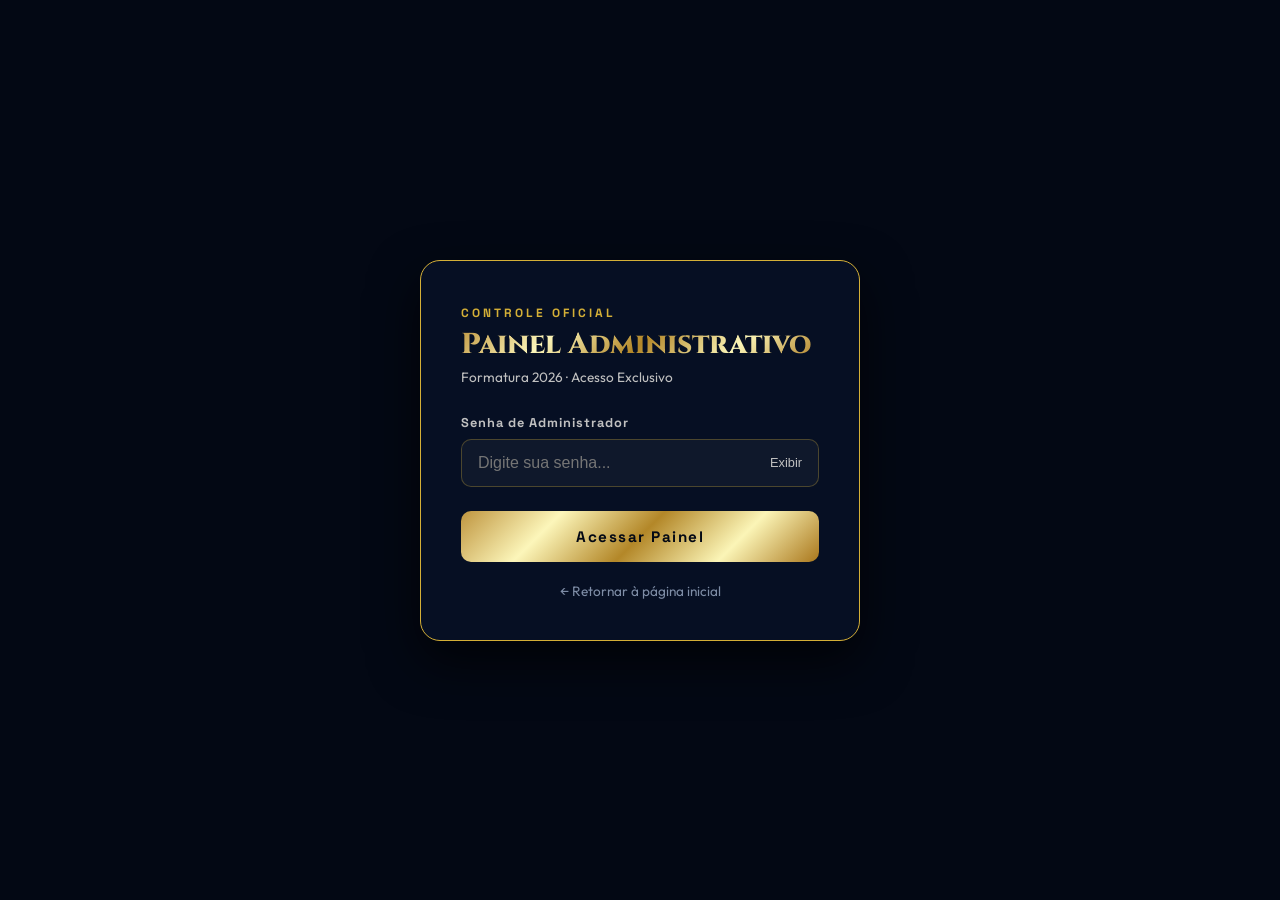
==== commit 43cde3a2: "feat: cores azul escuro, dourado e prata; regra 45s; gerador de cartao PNG; YouTube embutido; admin " ====
--- a/admin.html
+++ b/admin.html
@@ -2,427 +2,286 @@
 <html lang="pt-BR">
 <head>
     <meta charset="UTF-8">
-    <meta name="viewport" content="width=device-width, initial-scale=1.0, maximum-scale=1.0, user-scalable=no">
-    <title>Admin · FormandoMusix 2026</title>
+    <meta name="viewport" content="width=device-width, initial-scale=1.0">
+    <title>Painel Administrativo · Músicas de Formatura 2026</title>
+    
     <link rel="preconnect" href="https://fonts.googleapis.com">
     <link rel="preconnect" href="https://fonts.gstatic.com" crossorigin>
-    <link href="https://fonts.googleapis.com/css2?family=Montserrat:wght@700;800;900&family=Outfit:wght@300;400;500;600;700&display=swap" rel="stylesheet">
+    <link href="https://fonts.googleapis.com/css2?family=Cinzel:wght@600;700;800;900&family=Space+Grotesk:wght@500;600;700&family=Outfit:wght@400;500;600;700&display=swap" rel="stylesheet">
     <link rel="stylesheet" href="css/admin.css">
 </head>
 <body>
 
-    <!-- ========== TELA DE LOGIN DO ADMIN ========== -->
+    <!-- Ambient Glows -->
+    <div class="ambient-glow glow-blue"></div>
+    <div class="ambient-glow glow-gold"></div>
+
+    <!-- TELA DE LOGIN DO ADMIN (SEM EMOJIS) -->
     <div id="adminLoginScreen" class="login-screen active">
-        <div class="orb orb-blue"></div>
-        <div class="orb orb-purple"></div>
-        <div class="orb orb-cyan"></div>
-
         <div class="login-card">
             <div class="login-brand">
-                <div class="login-brand-icon">👑</div>
-                <h1 class="login-title">Painel Admin</h1>
-                <p class="login-sub">FormandoMusix 2026 · Acesso Restrito</p>
+                <span class="login-tag">CONTROLE OFICIAL</span>
+                <h1 class="login-title">Painel Administrativo</h1>
+                <p class="login-sub">Formatura 2026 · Acesso Exclusivo</p>
             </div>
 
             <form id="adminLoginForm">
                 <div class="login-form-group">
                     <label for="adminPassInput">Senha de Administrador</label>
                     <div class="pass-input-wrap">
-                        <input type="password" id="adminPassInput" placeholder="Digite a senha..." required autocomplete="current-password">
-                        <button type="button" class="toggle-pass-btn" id="togglePassBtn">
-                            <svg id="eyeIcon" width="18" height="18" viewBox="0 0 24 24" fill="none" stroke="currentColor" stroke-width="2"><path d="M1 12s4-8 11-8 11 8 11 8-4 8-11 8-11-8-11-8z"/><circle cx="12" cy="12" r="3"/></svg>
-                            <svg id="eyeOffIcon" width="18" height="18" viewBox="0 0 24 24" fill="none" stroke="currentColor" stroke-width="2" style="display:none"><path d="M17.94 17.94A10.07 10.07 0 0 1 12 20c-7 0-11-8-11-8a18.45 18.45 0 0 1 5.06-5.94M9.9 4.24A9.12 9.12 0 0 1 12 4c7 0 11 8 11 8a18.5 18.5 0 0 1-2.16 3.19m-6.72-1.07a3 3 0 1 1-4.24-4.24"/><line x1="1" y1="1" x2="23" y2="23"/></svg>
-                        </button>
-                    </div>
-                    <div class="login-error" id="loginError" style="display:none;">❌ Senha incorreta. Tente novamente.</div>
+                        <input type="password" id="adminPassInput" placeholder="Digite sua senha..." required autocomplete="current-password">
+                        <button type="button" class="toggle-pass-btn" id="togglePassBtn">Exibir</button>
+                    </div>
+                    <div class="login-error" id="loginError" style="display:none;">Senha incorreta. Tente novamente.</div>
                 </div>
 
                 <button type="submit" class="login-btn" id="loginSubmitBtn">
-                    <svg width="16" height="16" viewBox="0 0 24 24" fill="none" stroke="currentColor" stroke-width="2.5"><rect x="3" y="11" width="18" height="11" rx="2"/><path d="M7 11V7a5 5 0 0 1 10 0v4"/></svg>
-                    Entrar no Painel
+                    Acessar Painel
                 </button>
             </form>
 
-            <a href="index.html" class="back-to-student-link">← Voltar para a página dos formandos</a>
-        </div>
-    </div>
-
-    <!-- ========== PAINEL PRINCIPAL DO ADMIN ========== -->
+            <a href="index.html" class="back-to-student-link">← Retornar à página inicial</a>
+        </div>
+    </div>
+
+    <!-- PAINEL PRINCIPAL DO ADMIN (SEM EMOJIS, AZUL ESCURO, DOURADO E PRATA) -->
     <div id="adminPanel" class="admin-panel" style="display:none;">
 
-        <!-- Header fixo -->
+        <!-- HEADER -->
         <header class="admin-header">
             <div class="admin-header-left">
                 <div class="admin-logo">
-                    <span class="admin-logo-icon">👑</span>
-                    <div>
-                        <span class="admin-logo-text">FormandoMusix</span>
-                        <span class="admin-logo-sub">Painel Administrativo</span>
-                    </div>
-                </div>
-            </div>
+                    <span class="admin-logo-text">FormandoMusix</span>
+                    <span class="admin-logo-sub">Painel Administrativo 2026</span>
+                </div>
+            </div>
+
+            <!-- ABAS: MOSTRA 'TODOS' PRIMEIRO E ABA 'PEDIDOS NOVOS' -->
             <div class="admin-header-center">
                 <div class="admin-tabs">
-                    <button class="admin-tab active" data-tab="turmaA">
-                        <span>🅰 Turma A</span>
+                    <button class="admin-tab active" data-tab="todos">
+                        <span>Todos os Formandos</span>
+                        <span class="tab-badge" id="badgeTodos">73</span>
+                    </button>
+                    <button class="admin-tab" data-tab="pedidosNovos">
+                        <span>Pedidos Novos</span>
+                        <span class="tab-badge badge-alert" id="badgePedidosNovos">0</span>
+                    </button>
+                    <button class="admin-tab" data-tab="turmaA">
+                        <span>Turma 3º A</span>
                         <span class="tab-badge" id="badgeA">39</span>
                     </button>
                     <button class="admin-tab" data-tab="turmaB">
-                        <span>🅱 Turma B</span>
+                        <span>Turma 3º B</span>
                         <span class="tab-badge" id="badgeB">34</span>
                     </button>
-                    <button class="admin-tab" data-tab="todos">
-                        <span>👥 Todos</span>
-                        <span class="tab-badge" id="badgeTodos">73</span>
-                    </button>
-                </div>
-            </div>
+                </div>
+            </div>
+
             <div class="admin-header-right">
                 <div class="sync-pill" id="syncPill">
                     <span class="sync-dot"></span>
                     <span id="syncText">Online</span>
                 </div>
-                <button class="admin-action-btn export-btn" id="btnExport">
-                    <svg width="15" height="15" viewBox="0 0 24 24" fill="none" stroke="currentColor" stroke-width="2.5"><path d="M4 12v8a2 2 0 0 0 2 2h12a2 2 0 0 0 2-2v-8"/><polyline points="16 6 12 2 8 6"/><line x1="12" y1="2" x2="12" y2="15"/></svg>
-                    Exportar
-                </button>
-                <button class="admin-action-btn settings-btn" id="btnSettings">
-                    ⚙️
-                </button>
-                <button class="admin-action-btn logout-btn" id="btnLogout" title="Sair">
-                    <svg width="16" height="16" viewBox="0 0 24 24" fill="none" stroke="currentColor" stroke-width="2.5"><path d="M9 21H5a2 2 0 0 1-2-2V5a2 2 0 0 1 2-2h4"/><polyline points="16 17 21 12 16 7"/><line x1="21" y1="12" x2="9" y2="12"/></svg>
-                </button>
+                <button class="admin-action-btn export-btn" id="btnExport">Exportar Relatórios</button>
+                <button class="admin-action-btn settings-btn" id="btnSettings">Configurações</button>
+                <button class="admin-action-btn logout-btn" id="btnLogout">Sair</button>
             </div>
         </header>
 
-        <!-- Conteúdo principal -->
+        <!-- CONTEÚDO PRINCIPAL -->
         <main class="admin-main">
 
-            <!-- Stats Cards -->
+            <!-- STATS CARDS -->
             <section class="admin-stats" id="adminStats">
                 <div class="a-stat-card">
-                    <div class="a-stat-icon blue">
-                        <svg width="22" height="22" viewBox="0 0 24 24" fill="none" stroke="currentColor" stroke-width="2"><path d="M17 21v-2a4 4 0 0 0-4-4H5a4 4 0 0 0-4 4v2"/><circle cx="9" cy="7" r="4"/><path d="M23 21v-2a4 4 0 0 0-3-3.87"/><path d="M16 3.13a4 4 0 0 1 0 7.75"/></svg>
-                    </div>
                     <div class="a-stat-info">
-                        <span class="a-stat-label">Total</span>
-                        <span class="a-stat-value" id="statTotal">0</span>
-                    </div>
-                </div>
-                <div class="a-stat-card">
-                    <div class="a-stat-icon emerald">
-                        <svg width="22" height="22" viewBox="0 0 24 24" fill="none" stroke="currentColor" stroke-width="2"><path d="M22 11.08V12a10 10 0 1 1-5.93-9.14"/><polyline points="22 4 12 14.01 9 11.01"/></svg>
-                    </div>
+                        <span class="a-stat-label">Total de Formandos</span>
+                        <span class="a-stat-value" id="statTotal">73</span>
+                    </div>
+                </div>
+                <div class="a-stat-card card-gold">
                     <div class="a-stat-info">
-                        <span class="a-stat-label">Aprovadas</span>
+                        <span class="a-stat-label">Músicas Aprovadas</span>
                         <span class="a-stat-value" id="statAprovadas">0</span>
                     </div>
                 </div>
-                <div class="a-stat-card">
-                    <div class="a-stat-icon purple">
-                        <svg width="22" height="22" viewBox="0 0 24 24" fill="none" stroke="currentColor" stroke-width="2"><path d="M9 18V5l12-2v13"/><circle cx="6" cy="18" r="3"/><circle cx="18" cy="16" r="3"/></svg>
-                    </div>
+                <div class="a-stat-card card-blue">
                     <div class="a-stat-info">
-                        <span class="a-stat-label">Escolhidas</span>
+                        <span class="a-stat-label">Pedidos Novos (Em Análise)</span>
                         <span class="a-stat-value" id="statEscolhidas">0</span>
                     </div>
                 </div>
-                <div class="a-stat-card">
-                    <div class="a-stat-icon amber">
-                        <svg width="22" height="22" viewBox="0 0 24 24" fill="none" stroke="currentColor" stroke-width="2"><circle cx="12" cy="12" r="10"/><line x1="12" y1="8" x2="12" y2="12"/><line x1="12" y1="16" x2="12.01" y2="16"/></svg>
-                    </div>
+                <div class="a-stat-card card-silver">
                     <div class="a-stat-info">
-                        <span class="a-stat-label">Pendentes</span>
-                        <span class="a-stat-value" id="statPendentes">0</span>
+                        <span class="a-stat-label">Pendentes de Escolha</span>
+                        <span class="a-stat-value" id="statPendentes">73</span>
                     </div>
                 </div>
             </section>
 
-            <!-- Controls -->
+            <!-- CONTROLES DE BUSCA E FILTROS -->
             <section class="admin-controls">
                 <div class="admin-search-wrap">
-                    <svg class="admin-search-ic" width="18" height="18" viewBox="0 0 24 24" fill="none" stroke="currentColor" stroke-width="2.5"><circle cx="11" cy="11" r="8"/><line x1="21" y1="21" x2="16.65" y2="16.65"/></svg>
-                    <input type="text" id="adminSearchInput" placeholder="Buscar formando, música, artista...">
+                    <input type="text" id="adminSearchInput" placeholder="Filtrar por nome do formando, música ou artista...">
                 </div>
                 <div class="admin-controls-right">
                     <select id="adminFilterStatus" class="admin-filter-select">
                         <option value="todos">Todos os Status</option>
-                        <option value="PENDENTE">🟡 Pendente</option>
-                        <option value="ESCOLHIDO">🔵 Escolhido</option>
-                        <option value="APROVADO">🟢 Aprovado</option>
+                        <option value="ESCOLHIDO">Pedidos Novos (Em Análise)</option>
+                        <option value="APROVADO">Aprovados</option>
+                        <option value="PENDENTE">Pendentes</option>
                     </select>
                     <select id="adminSortOrder" class="admin-filter-select">
-                        <option value="nome-asc">Nome A→Z</option>
-                        <option value="nome-desc">Nome Z→A</option>
-                        <option value="recente">Mais recentes</option>
-                        <option value="status">Por status</option>
+                        <option value="nome-asc">Ordem: Nome A-Z</option>
+                        <option value="nome-desc">Ordem: Nome Z-A</option>
+                        <option value="recente">Ordem: Recentes</option>
                     </select>
-                    <button class="btn-add-formando" id="btnAddFormando">
-                        <svg width="16" height="16" viewBox="0 0 24 24" fill="none" stroke="currentColor" stroke-width="2.5"><line x1="12" y1="5" x2="12" y2="19"/><line x1="5" y1="12" x2="19" y2="12"/></svg>
-                        Novo Formando
-                    </button>
+                    <button class="btn-add-formando" id="btnAddFormando">+ Novo Formando</button>
                 </div>
             </section>
 
-            <!-- Grid de Formandos -->
+            <!-- GRID DE FORMANDOS -->
             <section class="admin-grid" id="adminGrid">
                 <div class="loading-state">
-                    <div class="loading-spinner"></div>
-                    <p>Carregando formandos...</p>
+                    <p>Carregando dados dos formandos...</p>
                 </div>
             </section>
 
         </main>
     </div>
 
-    <!-- ===== MODAL: Editar / Adicionar Formando ===== -->
+    <!-- MODAL DE EDIÇÃO DO FORMANDO -->
     <div class="modal-overlay" id="formandoModalOverlay">
         <div class="modal-box modal-large">
             <div class="modal-top">
                 <div>
-                    <h3 class="modal-box-title" id="modalBoxTitle">Editar Formando</h3>
-                    <p class="modal-box-sub" id="modalBoxSub">Gerencie a música e o trecho</p>
+                    <h3 class="modal-box-title" id="modalBoxTitle">Gerenciar Formando</h3>
+                    <p class="modal-box-sub" id="modalBoxSub">Ajuste os dados e a música de entrada</p>
                 </div>
                 <button class="modal-close-btn" id="btnCloseFormModal">✕</button>
-            </div>
-
-            <!-- Tabs do modal -->
-            <div class="modal-inner-tabs">
-                <button class="modal-inner-tab active" data-modal-tab="info">
-                    <svg width="14" height="14" viewBox="0 0 24 24" fill="none" stroke="currentColor" stroke-width="2.5"><path d="M20 21v-2a4 4 0 0 0-4-4H8a4 4 0 0 0-4 4v2"/><circle cx="12" cy="7" r="4"/></svg>
-                    Informações
-                </button>
-                <button class="modal-inner-tab" data-modal-tab="cutter">
-                    <svg width="14" height="14" viewBox="0 0 24 24" fill="none" stroke="currentColor" stroke-width="2.5"><polygon points="23 7 16 12 23 17 23 7"/><rect x="1" y="5" width="15" height="14" rx="2" ry="2"/></svg>
-                    YouTube &amp; Cortador
-                </button>
             </div>
 
             <form id="formandoEditForm">
                 <div class="modal-body-scroll">
                     <input type="hidden" id="editFormandoId">
 
-                    <!-- ABA: INFORMAÇÕES -->
-                    <div class="modal-pane active" id="pane-info">
-                        <div class="form-row-2">
-                            <div class="form-field" style="flex:2;">
-                                <label>Nome do Formando *</label>
-                                <input type="text" id="editName" placeholder="Nome completo" required>
-                            </div>
-                            <div class="form-field">
-                                <label>Turma *</label>
-                                <select id="editTurma" required>
-                                    <option value="A">3º Ano A</option>
-                                    <option value="B">3º Ano B</option>
-                                </select>
-                            </div>
-                        </div>
-
-                        <div class="form-row-2">
-                            <div class="form-field">
-                                <label>Nome da Música</label>
-                                <input type="text" id="editMusicTitle" placeholder="Ex: Viva La Vida">
-                            </div>
-                            <div class="form-field">
-                                <label>Artista / Banda</label>
-                                <input type="text" id="editMusicArtist" placeholder="Ex: Coldplay">
-                            </div>
-                        </div>
-
-                        <div class="form-field">
-                            <label>Link do YouTube</label>
-                            <div class="field-with-action">
-                                <input type="url" id="editMusicLink" placeholder="https://www.youtube.com/watch?v=...">
-                                <button type="button" class="field-action-btn" id="btnEditGoToCutter">🎬 Cortador</button>
-                            </div>
-                            <div class="auto-det-badge" id="editAutoDetBadge" style="display:none;"></div>
-                        </div>
-
-                        <div class="form-field">
-                            <label>Link Direto MP3 (Opcional)</label>
-                            <input type="url" id="editMusicMp3" placeholder="https://exemplo.com/audio.mp3">
-                            <div id="editMp3PlayerWrap" style="display:none; margin-top:8px;">
-                                <audio id="editMp3Player" controls style="width:100%; height:36px; border-radius:6px;"></audio>
-                            </div>
-                        </div>
-
-                        <div class="form-row-2">
-                            <div class="form-field">
-                                <label>Início do Trecho</label>
-                                <input type="text" id="editSnippetStart" placeholder="Ex: 0:40 ou 40">
-                            </div>
-                            <div class="form-field">
-                                <label>Fim do Trecho</label>
-                                <input type="text" id="editSnippetEnd" placeholder="Ex: 1:15 ou 75">
-                            </div>
-                        </div>
-
-                        <div class="form-field">
-                            <label>Status da Escolha *</label>
-                            <select id="editStatus" required>
-                                <option value="PENDENTE">🟡 Pendente</option>
-                                <option value="ESCOLHIDO">🔵 Escolhido (Aguardando Aprovação)</option>
-                                <option value="APROVADO">🟢 Aprovado (Música Confirmada)</option>
+                    <div class="form-row-2">
+                        <div class="form-field" style="flex:2;">
+                            <label>Nome do Formando *</label>
+                            <input type="text" id="editName" placeholder="Nome completo" required>
+                        </div>
+                        <div class="form-field">
+                            <label>Turma *</label>
+                            <select id="editTurma" required>
+                                <option value="A">3º Ano A</option>
+                                <option value="B">3º Ano B</option>
                             </select>
                         </div>
                     </div>
 
-                    <!-- ABA: CUTTER -->
-                    <div class="modal-pane" id="pane-cutter">
-                        <div class="cutter-url-bar">
-                            <input type="text" id="cutterUrlInput" placeholder="Cole o link do YouTube...">
-                            <button type="button" class="btn-cutter-load" id="btnCutterLoad">▶ Carregar</button>
-                            <button type="button" class="btn-cutter-search" id="btnCutterSearch">🔍</button>
-                        </div>
-                        <div class="auto-det-badge" id="cutterAutoDetBadge" style="display:none; margin-bottom:12px;"></div>
-
-                        <div class="cutter-player-area">
-                            <div id="cutterPlaceholder" class="cutter-ph">
-                                <div class="cutter-ph-icon">🎬</div>
-                                <h4>Nenhum vídeo carregado</h4>
-                                <p>Cole o link acima e clique em Carregar</p>
-                            </div>
-                            <div id="cutterYtTarget" style="display:none; width:100%; height:100%;"></div>
-                        </div>
-
-                        <div class="cutter-controls">
-                            <div class="cutter-time">
-                                <span class="cutter-time-label">Tempo:</span>
-                                <span class="cutter-time-val" id="cutterLiveTime">0:00</span>
-                            </div>
-                            <div class="cutter-stamp-row">
-                                <button type="button" class="btn-stamp" id="btnSetStart">
-                                    ⏱ Marcar Início (<span id="previewStart">0:00</span>)
-                                </button>
-                                <button type="button" class="btn-stamp" id="btnSetEnd">
-                                    ⏱ Marcar Fim (<span id="previewEnd">0:00</span>)
-                                </button>
-                            </div>
-                            <div class="cutter-fields-row">
-                                <div class="cutter-field-group">
-                                    <span>Início:</span>
-                                    <input type="text" id="cutterStart" placeholder="0:00">
-                                </div>
-                                <div class="cutter-dur-badge" id="cutterDurBadge">Duração: 0s</div>
-                                <div class="cutter-field-group">
-                                    <span>Fim:</span>
-                                    <input type="text" id="cutterEnd" placeholder="0:30">
-                                </div>
-                            </div>
-                            <div class="cutter-test-row">
-                                <button type="button" class="btn-test-snippet" id="btnTestSnippet">🎧 Ouvir Trecho</button>
-                                <button type="button" class="btn-stop-snippet" id="btnStopSnippet">⏹ Parar</button>
-                            </div>
-                        </div>
+                    <div class="form-row-2">
+                        <div class="form-field">
+                            <label>Nome da Música</label>
+                            <input type="text" id="editMusicTitle" placeholder="Ex: Viva La Vida">
+                        </div>
+                        <div class="form-field">
+                            <label>Artista ou Banda</label>
+                            <input type="text" id="editMusicArtist" placeholder="Ex: Coldplay">
+                        </div>
+                    </div>
+
+                    <div class="form-field">
+                        <label>Link do YouTube</label>
+                        <div class="field-with-action">
+                            <input type="url" id="editMusicLink" placeholder="https://www.youtube.com/watch?v=...">
+                            <button type="button" class="field-action-btn" id="btnEditLoadYt">Carregar no Player</button>
+                        </div>
+                    </div>
+
+                    <!-- Reprodutor no Modal -->
+                    <div id="adminModalPlayerArea" style="display:none; margin-bottom: 16px;">
+                        <div style="aspect-ratio: 16/9; width: 100%; border-radius: 10px; overflow: hidden; background: #000;">
+                            <div id="adminModalYtTarget" style="width:100%; height:100%;"></div>
+                        </div>
+                    </div>
+
+                    <div class="form-row-2">
+                        <div class="form-field">
+                            <label>Início do Trecho</label>
+                            <input type="text" id="editSnippetStart" placeholder="Ex: 0:40">
+                        </div>
+                        <div class="form-field">
+                            <label>Fim do Trecho (45s)</label>
+                            <input type="text" id="editSnippetEnd" placeholder="Ex: 1:25">
+                        </div>
+                    </div>
+
+                    <div class="form-field">
+                        <label>Status da Escolha *</label>
+                        <select id="editStatus" required>
+                            <option value="PENDENTE">Pendente</option>
+                            <option value="ESCOLHIDO">Pedido Novo (Em Análise)</option>
+                            <option value="APROVADO">Aprovado (Confirmado)</option>
+                        </select>
                     </div>
                 </div>
 
                 <div class="modal-footer-actions">
                     <button type="button" class="btn-modal-cancel" id="btnCancelFormModal">Cancelar</button>
-                    <button type="submit" class="btn-modal-save" id="btnSaveFormModal">
-                        <svg width="16" height="16" viewBox="0 0 24 24" fill="none" stroke="currentColor" stroke-width="2.5"><path d="M19 21H5a2 2 0 0 1-2-2V5a2 2 0 0 1 2-2h11l5 5v11a2 2 0 0 1-2 2z"/><polyline points="17 21 17 13 7 13 7 21"/><polyline points="7 3 7 8 15 8"/></svg>
-                        Salvar
-                    </button>
+                    <button type="submit" class="btn-modal-save" id="btnSaveFormModal">Salvar Dados</button>
                 </div>
             </form>
         </div>
     </div>
 
-    <!-- ===== MODAL: Exportação ===== -->
+    <!-- MODAL DE EXPORTAÇÃO -->
     <div class="modal-overlay" id="exportModalOverlay">
         <div class="modal-box modal-medium">
             <div class="modal-top">
                 <div>
-                    <h3 class="modal-box-title">📊 Exportar Dados</h3>
-                    <p class="modal-box-sub">Escolha o formato de exportação</p>
+                    <h3 class="modal-box-title">Exportação de Relatórios</h3>
+                    <p class="modal-box-sub">Gere documentos formatados das músicas escolhidas</p>
                 </div>
                 <button class="modal-close-btn" id="btnCloseExportModal">✕</button>
             </div>
             <div class="modal-body-scroll">
-                <div class="export-filter-row">
-                    <div class="form-field">
-                        <label>Turma:</label>
-                        <select id="expFilterTurma" class="admin-filter-select">
-                            <option value="todos">Ambas (A e B)</option>
-                            <option value="A">Apenas Turma A</option>
-                            <option value="B">Apenas Turma B</option>
-                        </select>
-                    </div>
-                    <div class="form-field">
-                        <label>Status:</label>
-                        <select id="expFilterStatus" class="admin-filter-select">
-                            <option value="todos">Todos</option>
-                            <option value="APROVADO">🟢 Aprovados</option>
-                            <option value="ESCOLHIDO">🔵 Escolhidos</option>
-                            <option value="PENDENTE">🟡 Pendentes</option>
-                        </select>
-                    </div>
-                </div>
-
                 <div class="export-options-grid">
                     <button class="export-opt-btn" id="expTxt">
-                        <div class="exp-icon">📄</div>
                         <div class="exp-info">
-                            <strong>Lista TXT</strong>
-                            <span>Documento formatado por turma</span>
+                            <strong>Lista em Arquivo TXT</strong>
+                            <span>Documento completo formatado</span>
                         </div>
                     </button>
                     <button class="export-opt-btn" id="expCsv">
-                        <div class="exp-icon">📊</div>
                         <div class="exp-info">
-                            <strong>Planilha CSV</strong>
-                            <span>Compatível com Excel / Sheets</span>
+                            <strong>Planilha Excel / CSV</strong>
+                            <span>Planilha pronta com todas as colunas</span>
                         </div>
                     </button>
                     <button class="export-opt-btn" id="expWhatsapp">
-                        <div class="exp-icon">💬</div>
                         <div class="exp-info">
-                            <strong>WhatsApp</strong>
-                            <span>Copiar mensagem formatada</span>
+                            <strong>Copiar para WhatsApp</strong>
+                            <span>Texto limpo para mensagens de grupo</span>
                         </div>
                     </button>
                     <button class="export-opt-btn" id="expPrint">
-                        <div class="exp-icon">🖨️</div>
                         <div class="exp-info">
-                            <strong>Imprimir / PDF</strong>
-                            <span>Visualização para impressão A4</span>
-                        </div>
-                    </button>
-                    <button class="export-opt-btn" id="expJson">
-                        <div class="exp-icon">💾</div>
-                        <div class="exp-info">
-                            <strong>Backup JSON</strong>
-                            <span>Dados completos para importação</span>
-                        </div>
-                    </button>
-                    <div class="export-opt-btn import-slot">
-                        <div class="exp-icon">📥</div>
-                        <div class="exp-info">
-                            <strong>Importar JSON</strong>
-                            <span>Restaurar dados de backup</span>
-                        </div>
-                        <input type="file" id="importFileInput" accept=".json" style="position:absolute;inset:0;opacity:0;cursor:pointer;">
-                    </div>
-                </div>
-
-                <div class="export-preview-wrap">
-                    <div class="exp-preview-header">
-                        <span>Pré-visualização</span>
-                        <span id="expPreviewCount">0 formandos</span>
-                    </div>
-                    <textarea id="expPreviewArea" readonly rows="8" placeholder="Selecione turma e status para ver pré-visualização..."></textarea>
-                </div>
-            </div>
-        </div>
-    </div>
-
-    <!-- ===== MODAL: Configurações ===== -->
+                            <strong>Imprimir / Salvar PDF</strong>
+                            <span>Visualização A4 limpa para impressão</span>
+                        </div>
+                    </button>
+                </div>
+            </div>
+        </div>
+    </div>
+
+    <!-- MODAL DE CONFIGURAÇÃO (SENHA) -->
     <div class="modal-overlay" id="settingsModalOverlay">
         <div class="modal-box modal-compact">
             <div class="modal-top">
                 <div>
-                    <h3 class="modal-box-title">⚙️ Configurações</h3>
-                    <p class="modal-box-sub">Alterar senha de administrador</p>
+                    <h3 class="modal-box-title">Alterar Senha de Admin</h3>
                 </div>
                 <button class="modal-close-btn" id="btnCloseSettingsModal">✕</button>
             </div>
@@ -438,44 +297,36 @@
                     </div>
                     <div class="form-field">
                         <label>Confirmar Nova Senha *</label>
-                        <input type="password" id="confPassInput" placeholder="Repita a nova senha" required>
+                        <input type="password" id="confPassInput" placeholder="Confirme a nova senha" required>
                     </div>
                     <div class="change-pass-msg" id="changePassMsg" style="display:none;"></div>
                     <div class="modal-footer-actions">
                         <button type="button" class="btn-modal-cancel" id="btnCancelSettings">Cancelar</button>
-                        <button type="submit" class="btn-modal-save">Salvar Senha</button>
+                        <button type="submit" class="btn-modal-save">Salvar Nova Senha</button>
                     </div>
                 </form>
             </div>
         </div>
     </div>
 
-    <!-- Player Flutuante (Dock) -->
+    <!-- PLAYER FLUTUANTE GLOBAL -->
     <div class="player-dock" id="playerDock">
         <div class="player-yt-wrap">
             <div id="adminYoutubePlayerTarget"></div>
         </div>
         <div class="player-info">
-            <div class="player-title" id="playerDockTitle">—</div>
-            <div class="player-meta" id="playerDockMeta">—</div>
+            <div class="player-title" id="playerDockTitle">Música</div>
+            <div class="player-meta" id="playerDockMeta">Artista • Formando</div>
             <div class="player-progress">
                 <div class="player-progress-bar" id="playerProgressBar"></div>
             </div>
         </div>
         <div class="player-actions">
-            <button class="player-btn" id="playerPlayPauseBtn">
-                <svg id="playerPlayIcon" width="16" height="16" viewBox="0 0 24 24" fill="currentColor"><polygon points="5 3 19 12 5 21 5 3"/></svg>
-                <svg id="playerPauseIcon" width="16" height="16" viewBox="0 0 24 24" fill="currentColor" style="display:none"><rect x="6" y="4" width="4" height="16"/><rect x="14" y="4" width="4" height="16"/></svg>
-            </button>
-            <button class="player-btn player-close" id="playerCloseBtn">✕</button>
-        </div>
-    </div>
-
-    <!-- Toast -->
-    <div class="toast" id="toast">
-        <span class="toast-icon" id="toastIcon">✓</span>
-        <span class="toast-text" id="toastText">OK</span>
-    </div>
+            <button class="player-btn" id="playerCloseBtn">✕</button>
+        </div>
+    </div>
+
+    <div class="toast" id="toast">Operação realizada com sucesso!</div>
 
     <script src="https://www.youtube.com/iframe_api"></script>
     <script src="js/admin.js"></script>
--- a/css/admin.css
+++ b/css/admin.css
@@ -1,369 +1,326 @@
-@import url('https://fonts.googleapis.com/css2?family=Montserrat:wght@700;800;900&family=Outfit:wght@300;400;500;600;700&display=swap');
+/* ==========================================================
+   CSS ADMIN - AZUL ESCURO NOBRE, DOURADO E PRATA (SEM EMOJIS)
+   ========================================================== */
+
+@import url('https://fonts.googleapis.com/css2?family=Cinzel:wght@600;700;800;900&family=Space+Grotesk:wght@500;600;700&family=Outfit:wght@400;500;600;700&display=swap');
 
 :root {
-    --blue: #3B82F6;
-    --blue-dark: #1D4ED8;
-    --violet: #8B5CF6;
-    --cyan: #06B6D4;
-    --emerald: #10B981;
-    --amber: #F59E0B;
-    --red: #EF4444;
-    --bg: #060B16;
-    --bg2: #0D1527;
-    --card: rgba(15,23,42,0.5);
-    --border: rgba(255,255,255,0.08);
-    --text: #F8FAFC;
-    --text2: #CBD5E1;
-    --text3: #64748B;
-    --r-lg: 20px;
-    --r-md: 14px;
-    --r-sm: 8px;
-    --font: 'Outfit', sans-serif;
-    --font-h: 'Montserrat', sans-serif;
-    --trans: all 0.3s cubic-bezier(0.25,0.8,0.25,1);
-    --header-h: 72px;
-}
-
-*,*::before,*::after { box-sizing: border-box; margin: 0; padding: 0; }
-html { scroll-behavior: smooth; }
+    --navy-bg: #030814;
+    --navy-card: rgba(8, 17, 38, 0.85);
+    --navy-header: rgba(3, 8, 20, 0.95);
+    --navy-border: rgba(212, 175, 55, 0.2);
+
+    --gold-main: #D4AF37;
+    --gold-light: #F3E5AB;
+    --gold-grad: linear-gradient(135deg, #BF953F, #FCF6BA, #B38728, #FBF5B7, #AA771C);
+
+    --silver-main: #C0C0C0;
+    --silver-light: #E8E8E8;
+    --silver-grad: linear-gradient(135deg, #E0E0E0, #F5F5F5, #B8B8B8);
+
+    --blue-highlight: #3B82F6;
+
+    --text-white: #FFFFFF;
+    --text-sub: #CBD5E1;
+    --text-muted: #7E8DA6;
+}
+
+*, *::before, *::after {
+    box-sizing: border-box;
+    margin: 0;
+    padding: 0;
+}
 
 body {
-    font-family: var(--font);
-    background: var(--bg);
-    background-image:
-        radial-gradient(ellipse at 20% 10%, rgba(59,130,246,0.2) 0%, transparent 55%),
-        radial-gradient(ellipse at 80% 90%, rgba(139,92,246,0.15) 0%, transparent 55%);
-    background-attachment: fixed;
-    color: var(--text);
-    min-height: 100dvh;
-}
-
-/* ============ ORBs ============ */
-.orb {
+    background: var(--navy-bg);
+    color: var(--text-white);
+    font-family: 'Outfit', sans-serif;
+    min-height: 100vh;
+}
+
+/* Ambient */
+.ambient-glow {
     position: fixed;
     border-radius: 50%;
-    filter: blur(80px);
+    filter: blur(160px);
     pointer-events: none;
     z-index: 0;
-}
-.orb-blue  { width: 500px; height: 500px; background: rgba(59,130,246,0.12); top: -100px; left: -100px; }
-.orb-purple{ width: 450px; height: 450px; background: rgba(139,92,246,0.1); bottom: -80px; right: -80px; }
-.orb-cyan  { width: 350px; height: 350px; background: rgba(6,182,212,0.07); top: 50%; left: 50%; transform: translate(-50%,-50%); }
-
-/* ============ LOGIN ============ */
+    opacity: 0.35;
+}
+.glow-blue {
+    width: 600px;
+    height: 600px;
+    background: radial-gradient(circle, #0F2B5C, transparent 70%);
+    top: -150px;
+    left: -150px;
+}
+.glow-gold {
+    width: 600px;
+    height: 600px;
+    background: radial-gradient(circle, rgba(212, 175, 55, 0.2), transparent 70%);
+    bottom: -150px;
+    right: -150px;
+}
+
+/* Login */
 .login-screen {
     position: fixed;
     inset: 0;
     display: flex;
     align-items: center;
     justify-content: center;
-    z-index: 10;
+    z-index: 100;
+    background: var(--navy-bg);
     padding: 24px;
-    opacity: 0;
-    transform: scale(0.96);
-    pointer-events: none;
-    transition: all 0.4s cubic-bezier(0.25,0.8,0.25,1);
-}
-.login-screen.active {
-    opacity: 1;
-    transform: scale(1);
-    pointer-events: all;
+}
+.login-screen:not(.active) {
+    display: none;
 }
 
 .login-card {
     width: 100%;
-    max-width: 400px;
-    background: rgba(13,21,39,0.75);
-    backdrop-filter: blur(32px);
-    -webkit-backdrop-filter: blur(32px);
-    border: 1px solid var(--border);
-    border-radius: 28px;
-    padding: 40px 36px;
-    position: relative;
-    z-index: 2;
-    box-shadow: 0 30px 80px rgba(0,0,0,0.5);
-}
-
-.login-brand {
-    text-align: center;
-    margin-bottom: 32px;
-}
-.login-brand-icon {
-    font-size: 3rem;
-    display: block;
-    margin-bottom: 12px;
-    filter: drop-shadow(0 0 20px rgba(59,130,246,0.5));
-}
+    max-width: 440px;
+    background: var(--navy-card);
+    border: 1px solid var(--gold-main);
+    border-radius: 20px;
+    padding: 40px;
+    box-shadow: 0 20px 50px rgba(0, 0, 0, 0.7);
+}
+
+.login-tag {
+    font-family: 'Space Grotesk', sans-serif;
+    font-size: 0.75rem;
+    letter-spacing: 3px;
+    color: var(--gold-main);
+    font-weight: 700;
+}
+
 .login-title {
-    font-family: var(--font-h);
+    font-family: 'Cinzel', serif;
     font-size: 1.8rem;
-    font-weight: 900;
-    background: linear-gradient(135deg, #fff 0%, #93C5FD 50%, var(--cyan) 100%);
+    font-weight: 800;
+    margin-top: 4px;
+    background: var(--gold-grad);
     -webkit-background-clip: text;
     -webkit-text-fill-color: transparent;
-    background-clip: text;
-    letter-spacing: -0.5px;
-}
+}
+
 .login-sub {
-    font-size: 0.82rem;
-    color: var(--text3);
+    font-size: 0.85rem;
+    color: var(--silver-main);
     margin-top: 4px;
-}
-
-.login-form-group {
-    margin-bottom: 24px;
-}
+    margin-bottom: 28px;
+}
+
 .login-form-group label {
     display: block;
+    font-family: 'Space Grotesk', sans-serif;
     font-size: 0.8rem;
-    font-weight: 600;
-    color: var(--text2);
+    font-weight: 700;
+    color: var(--silver-main);
+    letter-spacing: 1px;
     margin-bottom: 8px;
-    text-transform: uppercase;
-    letter-spacing: 0.3px;
-}
+}
+
 .pass-input-wrap {
-    position: relative;
-}
+    display: flex;
+    background: rgba(255, 255, 255, 0.04);
+    border: 1px solid rgba(212, 175, 55, 0.3);
+    border-radius: 10px;
+    overflow: hidden;
+}
+
 .pass-input-wrap input {
-    width: 100%;
-    padding: 13px 48px 13px 16px;
-    background: rgba(255,255,255,0.05);
-    border: 1.5px solid var(--border);
-    border-radius: var(--r-md);
-    color: var(--text);
-    font-family: var(--font);
+    flex: 1;
+    padding: 14px 16px;
+    background: transparent;
+    border: none;
+    color: #fff;
     font-size: 1rem;
     outline: none;
-    transition: var(--trans);
-}
-.pass-input-wrap input:focus {
-    border-color: var(--blue);
-    background: rgba(59,130,246,0.07);
-    box-shadow: 0 0 20px rgba(59,130,246,0.2);
 }
 
 .toggle-pass-btn {
-    position: absolute;
-    right: 14px;
-    top: 50%;
-    transform: translateY(-50%);
-    background: none;
+    padding: 0 16px;
+    background: transparent;
     border: none;
-    color: var(--text3);
-    cursor: pointer;
-    display: flex;
-    transition: var(--trans);
-}
-.toggle-pass-btn:hover { color: var(--text2); }
+    color: var(--silver-main);
+    font-size: 0.8rem;
+    cursor: pointer;
+}
+
+.login-btn {
+    width: 100%;
+    padding: 16px;
+    background: var(--gold-grad);
+    border: none;
+    border-radius: 10px;
+    color: #030814;
+    font-family: 'Space Grotesk', sans-serif;
+    font-size: 0.95rem;
+    font-weight: 800;
+    letter-spacing: 1.5px;
+    cursor: pointer;
+    margin-top: 24px;
+    transition: 0.25s ease;
+}
+
+.login-btn:hover {
+    box-shadow: 0 0 20px rgba(212, 175, 55, 0.4);
+    transform: translateY(-2px);
+}
 
 .login-error {
     margin-top: 10px;
-    padding: 10px 14px;
-    background: rgba(239,68,68,0.1);
-    border: 1px solid rgba(239,68,68,0.25);
-    border-radius: var(--r-sm);
+    padding: 10px;
+    background: rgba(239, 68, 68, 0.15);
+    border: 1px solid rgba(239, 68, 68, 0.3);
+    border-radius: 8px;
     color: #F87171;
-    font-size: 0.85rem;
-    font-weight: 600;
-}
-
-.login-btn {
-    width: 100%;
-    padding: 15px;
-    display: flex;
-    align-items: center;
-    justify-content: center;
-    gap: 10px;
-    background: linear-gradient(135deg, var(--blue), var(--violet));
-    border: none;
-    border-radius: var(--r-md);
-    color: white;
-    font-family: var(--font);
-    font-size: 1rem;
-    font-weight: 700;
-    cursor: pointer;
-    transition: var(--trans);
-    box-shadow: 0 4px 20px rgba(59,130,246,0.4);
-    margin-bottom: 20px;
-}
-.login-btn:hover {
-    transform: translateY(-2px);
-    box-shadow: 0 8px 25px rgba(59,130,246,0.55);
-}
-.login-btn:disabled {
-    opacity: 0.6;
-    cursor: not-allowed;
-    transform: none;
+    font-size: 0.82rem;
 }
 
 .back-to-student-link {
     display: block;
     text-align: center;
-    color: var(--text3);
-    font-size: 0.82rem;
+    margin-top: 20px;
+    color: var(--text-muted);
+    font-size: 0.85rem;
     text-decoration: none;
-    transition: var(--trans);
-}
-.back-to-student-link:hover { color: var(--text2); }
-
-/* ============ ADMIN PANEL ============ */
-.admin-panel {
-    display: flex;
-    flex-direction: column;
-    min-height: 100dvh;
-}
-
-/* HEADER */
+}
+.back-to-student-link:hover { color: var(--gold-main); }
+
+/* Header Admin */
 .admin-header {
+    height: 72px;
+    background: var(--navy-header);
+    border-bottom: 1px solid var(--navy-border);
+    display: flex;
+    align-items: center;
+    justify-content: space-between;
+    padding: 0 32px;
     position: sticky;
     top: 0;
-    z-index: 100;
-    height: var(--header-h);
-    background: rgba(6,11,22,0.85);
-    backdrop-filter: blur(24px);
-    -webkit-backdrop-filter: blur(24px);
-    border-bottom: 1px solid var(--border);
+    z-index: 50;
+    backdrop-filter: blur(16px);
+}
+
+.admin-logo-text {
+    font-family: 'Cinzel', serif;
+    font-weight: 800;
+    font-size: 1.25rem;
+    background: var(--gold-grad);
+    -webkit-background-clip: text;
+    -webkit-text-fill-color: transparent;
+}
+
+.admin-logo-sub {
+    font-size: 0.7rem;
+    letter-spacing: 1.5px;
+    color: var(--silver-main);
+    display: block;
+}
+
+/* Abas */
+.admin-tabs {
+    display: flex;
+    gap: 8px;
+    background: rgba(0, 0, 0, 0.3);
+    padding: 6px;
+    border-radius: 12px;
+    border: 1px solid rgba(255, 255, 255, 0.08);
+}
+
+.admin-tab {
+    padding: 8px 16px;
+    background: transparent;
+    border: none;
+    border-radius: 8px;
+    color: var(--silver-main);
+    font-family: 'Space Grotesk', sans-serif;
+    font-size: 0.82rem;
+    font-weight: 600;
+    cursor: pointer;
     display: flex;
     align-items: center;
-    justify-content: space-between;
-    padding: 0 24px;
-    gap: 16px;
-    box-shadow: 0 4px 30px rgba(0,0,0,0.3);
-}
-
-.admin-header-left, .admin-header-right {
+    gap: 8px;
+    transition: 0.2s ease;
+}
+
+.admin-tab:hover {
+    color: #fff;
+    background: rgba(255, 255, 255, 0.06);
+}
+
+.admin-tab.active {
+    background: var(--gold-grad);
+    color: #030814;
+    font-weight: 800;
+}
+
+.tab-badge {
+    padding: 2px 7px;
+    border-radius: 10px;
+    font-size: 0.72rem;
+    background: rgba(0, 0, 0, 0.2);
+    color: inherit;
+}
+
+.tab-badge.badge-alert {
+    background: #3B82F6;
+    color: #fff;
+    font-weight: 800;
+}
+
+/* Ações Header */
+.admin-header-right {
     display: flex;
     align-items: center;
     gap: 12px;
-    flex-shrink: 0;
-}
-
-.admin-logo {
-    display: flex;
-    align-items: center;
-    gap: 10px;
-}
-.admin-logo-icon {
-    width: 38px;
-    height: 38px;
-    border-radius: 10px;
-    background: linear-gradient(135deg, var(--blue), var(--violet));
-    display: flex;
-    align-items: center;
-    justify-content: center;
-    font-size: 1.3rem;
-    box-shadow: 0 0 15px rgba(59,130,246,0.4);
-}
-.admin-logo-text {
-    font-family: var(--font-h);
-    font-weight: 800;
-    font-size: 1.1rem;
-    display: block;
-}
-.admin-logo-sub {
-    font-size: 0.65rem;
-    color: var(--cyan);
-    text-transform: uppercase;
-    letter-spacing: 0.5px;
-    display: block;
-    margin-top: -2px;
-}
-
-/* Admin Tabs (Center) */
-.admin-header-center { flex: 1; display: flex; justify-content: center; }
-
-.admin-tabs {
-    display: flex;
-    gap: 4px;
-    background: rgba(255,255,255,0.03);
-    border: 1px solid var(--border);
-    border-radius: var(--r-md);
-    padding: 4px;
-}
-
-.admin-tab {
-    display: flex;
-    align-items: center;
-    gap: 7px;
-    padding: 8px 16px;
-    border-radius: 10px;
-    border: none;
-    background: transparent;
-    color: var(--text3);
-    font-family: var(--font);
-    font-size: 0.85rem;
-    font-weight: 600;
-    cursor: pointer;
-    transition: var(--trans);
-    white-space: nowrap;
-}
-.admin-tab:hover { color: var(--text2); background: rgba(255,255,255,0.05); }
-.admin-tab.active {
-    background: linear-gradient(135deg, var(--blue), var(--violet));
-    color: white;
-    box-shadow: 0 2px 10px rgba(59,130,246,0.35);
-}
-
-.tab-badge {
-    background: rgba(0,0,0,0.25);
-    padding: 1px 7px;
-    border-radius: 10px;
-    font-size: 0.72rem;
-    font-weight: 800;
-}
-
-/* Sync Pill */
+}
+
 .sync-pill {
+    font-family: 'Space Grotesk', sans-serif;
+    font-size: 0.75rem;
+    color: var(--silver-main);
     display: flex;
     align-items: center;
     gap: 6px;
-    padding: 5px 12px;
+    padding: 6px 12px;
+    background: rgba(255, 255, 255, 0.04);
     border-radius: 20px;
-    font-size: 0.75rem;
+    border: 1px solid rgba(255, 255, 255, 0.1);
+}
+
+.sync-dot {
+    width: 6px;
+    height: 6px;
+    border-radius: 50%;
+    background: #10B981;
+}
+
+.admin-action-btn {
+    padding: 8px 16px;
+    background: rgba(255, 255, 255, 0.06);
+    border: 1px solid rgba(255, 255, 255, 0.15);
+    border-radius: 8px;
+    color: var(--silver-light);
+    font-family: 'Space Grotesk', sans-serif;
+    font-size: 0.8rem;
     font-weight: 600;
-    background: rgba(16,185,129,0.1);
-    border: 1px solid rgba(16,185,129,0.2);
-    color: #34D399;
-}
-.sync-pill.saving { background: rgba(245,158,11,0.1); border-color: rgba(245,158,11,0.2); color: #FBBF24; }
-.sync-pill.offline { background: rgba(239,68,68,0.1); border-color: rgba(239,68,68,0.2); color: #F87171; }
-
-.sync-dot {
-    width: 7px; height: 7px;
-    border-radius: 50%;
-    background: currentColor;
-    box-shadow: 0 0 6px currentColor;
-}
-
-/* Header Action Buttons */
-.admin-action-btn {
-    display: flex;
-    align-items: center;
-    gap: 6px;
-    padding: 8px 14px;
-    background: rgba(255,255,255,0.05);
-    border: 1px solid var(--border);
-    border-radius: var(--r-sm);
-    color: var(--text2);
-    font-family: var(--font);
-    font-size: 0.82rem;
-    font-weight: 600;
-    cursor: pointer;
-    transition: var(--trans);
-}
-.admin-action-btn:hover { background: rgba(255,255,255,0.1); color: var(--text); }
-.export-btn { color: #93C5FD; border-color: rgba(59,130,246,0.2); background: rgba(59,130,246,0.08); }
-.export-btn:hover { background: rgba(59,130,246,0.15); }
-.logout-btn { color: #F87171; border-color: rgba(239,68,68,0.2); background: rgba(239,68,68,0.06); }
-.logout-btn:hover { background: rgba(239,68,68,0.15); }
-
-/* ============ MAIN ============ */
+    cursor: pointer;
+    transition: 0.2s ease;
+}
+
+.admin-action-btn:hover {
+    border-color: var(--gold-main);
+    color: var(--gold-light);
+}
+
+/* Painel Principal */
 .admin-main {
-    flex: 1;
-    padding: 28px 24px 60px;
+    padding: 32px;
     max-width: 1400px;
-    width: 100%;
     margin: 0 auto;
 }
 
@@ -371,927 +328,435 @@
 .admin-stats {
     display: grid;
     grid-template-columns: repeat(4, 1fr);
+    gap: 20px;
+    margin-bottom: 32px;
+}
+
+.a-stat-card {
+    background: var(--navy-card);
+    border: 1px solid rgba(255, 255, 255, 0.1);
+    border-radius: 16px;
+    padding: 24px;
+}
+
+.card-gold { border-color: rgba(212, 175, 55, 0.4); }
+.card-blue { border-color: rgba(59, 130, 246, 0.4); }
+.card-silver { border-color: rgba(192, 192, 192, 0.3); }
+
+.a-stat-label {
+    display: block;
+    font-family: 'Space Grotesk', sans-serif;
+    font-size: 0.75rem;
+    font-weight: 700;
+    letter-spacing: 1px;
+    color: var(--silver-main);
+    text-transform: uppercase;
+    margin-bottom: 8px;
+}
+
+.a-stat-value {
+    font-family: 'Cinzel', serif;
+    font-size: 2.4rem;
+    font-weight: 800;
+    color: #fff;
+    line-height: 1;
+}
+
+.card-gold .a-stat-value {
+    background: var(--gold-grad);
+    -webkit-background-clip: text;
+    -webkit-text-fill-color: transparent;
+}
+
+.card-blue .a-stat-value { color: #93C5FD; }
+
+/* Controles */
+.admin-controls {
+    display: flex;
+    justify-content: space-between;
+    align-items: center;
     gap: 16px;
     margin-bottom: 24px;
 }
 
-.a-stat-card {
-    display: flex;
-    align-items: center;
-    gap: 16px;
-    padding: 20px;
-    background: var(--card);
-    backdrop-filter: blur(16px);
-    border: 1px solid var(--border);
-    border-radius: var(--r-md);
-    transition: var(--trans);
-}
-.a-stat-card:hover {
-    transform: translateY(-3px);
-    border-color: rgba(59,130,246,0.2);
-    box-shadow: 0 10px 25px rgba(0,0,0,0.3);
-}
-.a-stat-icon {
-    width: 48px; height: 48px;
-    border-radius: 10px;
-    display: flex; align-items: center; justify-content: center;
-    flex-shrink: 0;
-}
-.a-stat-icon.blue   { background: rgba(59,130,246,0.15); color: var(--blue); }
-.a-stat-icon.emerald{ background: rgba(16,185,129,0.15); color: var(--emerald); }
-.a-stat-icon.amber  { background: rgba(245,158,11,0.15); color: var(--amber); }
-.a-stat-icon.purple { background: rgba(139,92,246,0.15); color: var(--violet); }
-
-.a-stat-label {
-    display: block;
-    font-size: 0.72rem;
-    font-weight: 600;
-    color: var(--text3);
-    text-transform: uppercase;
-    letter-spacing: 0.5px;
-    margin-bottom: 4px;
-}
-.a-stat-value {
-    display: block;
-    font-family: var(--font-h);
-    font-size: 1.9rem;
-    font-weight: 900;
-    color: var(--text);
-    line-height: 1;
-}
-
-/* Controls */
-.admin-controls {
-    display: flex;
-    align-items: center;
-    gap: 12px;
-    margin-bottom: 24px;
-    flex-wrap: wrap;
-}
-
 .admin-search-wrap {
-    position: relative;
     flex: 1;
-    min-width: 240px;
-}
-.admin-search-ic {
-    position: absolute;
-    left: 14px;
-    top: 50%;
-    transform: translateY(-50%);
-    color: var(--text3);
-    pointer-events: none;
-}
+}
+
 .admin-search-wrap input {
     width: 100%;
-    padding: 11px 16px 11px 44px;
-    background: rgba(255,255,255,0.04);
-    border: 1px solid var(--border);
-    border-radius: var(--r-md);
-    color: var(--text);
-    font-family: var(--font);
-    font-size: 0.9rem;
+    padding: 14px 18px;
+    background: var(--navy-card);
+    border: 1px solid rgba(255, 255, 255, 0.12);
+    border-radius: 10px;
+    color: #fff;
+    font-size: 0.95rem;
     outline: none;
-    transition: var(--trans);
-}
+}
+
 .admin-search-wrap input:focus {
-    border-color: var(--blue);
-    background: rgba(59,130,246,0.06);
-    box-shadow: 0 0 15px rgba(59,130,246,0.2);
-}
-.admin-search-wrap input::placeholder { color: var(--text3); }
+    border-color: var(--gold-main);
+}
 
 .admin-controls-right {
     display: flex;
-    align-items: center;
-    gap: 10px;
-    flex-wrap: wrap;
+    gap: 12px;
 }
 
 .admin-filter-select {
-    padding: 11px 16px;
-    background: rgba(255,255,255,0.04);
-    border: 1px solid var(--border);
-    border-radius: var(--r-md);
-    color: var(--text);
-    font-family: var(--font);
+    padding: 12px 16px;
+    background: var(--navy-card);
+    border: 1px solid rgba(255, 255, 255, 0.12);
+    border-radius: 10px;
+    color: var(--silver-light);
+    font-family: 'Space Grotesk', sans-serif;
     font-size: 0.85rem;
     outline: none;
     cursor: pointer;
-    transition: var(--trans);
-}
-.admin-filter-select:focus { border-color: var(--blue); }
-.admin-filter-select option { background: var(--bg2); }
+}
 
 .btn-add-formando {
-    display: flex;
-    align-items: center;
-    gap: 7px;
-    padding: 11px 18px;
-    background: linear-gradient(135deg, var(--blue), var(--violet));
+    padding: 12px 20px;
+    background: var(--gold-grad);
     border: none;
-    border-radius: var(--r-md);
-    color: white;
-    font-family: var(--font);
+    border-radius: 10px;
+    color: #030814;
+    font-family: 'Space Grotesk', sans-serif;
     font-size: 0.85rem;
-    font-weight: 700;
-    cursor: pointer;
-    transition: var(--trans);
-    box-shadow: 0 3px 12px rgba(59,130,246,0.35);
+    font-weight: 800;
+    cursor: pointer;
     white-space: nowrap;
 }
-.btn-add-formando:hover {
-    transform: translateY(-2px);
-    box-shadow: 0 6px 18px rgba(59,130,246,0.5);
-}
-
-/* Grid de Formandos */
+
+/* Grid de Cards */
 .admin-grid {
     display: grid;
-    grid-template-columns: repeat(auto-fill, minmax(320px, 1fr));
+    grid-template-columns: repeat(auto-fill, minmax(360px, 1fr));
     gap: 20px;
 }
 
-/* Loading */
-.loading-state {
-    grid-column: 1/-1;
-    text-align: center;
-    padding: 60px;
-    color: var(--text3);
-}
-.loading-spinner {
-    width: 40px; height: 40px;
-    border: 3px solid rgba(59,130,246,0.2);
-    border-top-color: var(--blue);
-    border-radius: 50%;
-    animation: spin 0.7s linear infinite;
-    margin: 0 auto 16px;
-}
-@keyframes spin { to { transform: rotate(360deg); } }
-
-/* ============ CARDS ADMIN ============ */
 .admin-card {
-    background: var(--card);
-    backdrop-filter: blur(20px);
-    -webkit-backdrop-filter: blur(20px);
-    border: 1px solid var(--border);
-    border-radius: var(--r-lg);
-    padding: 20px;
+    background: var(--navy-card);
+    border: 1px solid rgba(255, 255, 255, 0.1);
+    border-radius: 16px;
+    padding: 22px;
     display: flex;
     flex-direction: column;
-    gap: 14px;
-    position: relative;
-    overflow: hidden;
-    transition: var(--trans);
-}
-.admin-card::before {
-    content: '';
-    position: absolute;
-    top: 0; left: 0; right: 0;
-    height: 3px;
-    background: linear-gradient(90deg, var(--blue), var(--violet));
-    opacity: 0.6;
-}
+    justify-content: space-between;
+    gap: 16px;
+    transition: 0.2s ease;
+}
+
 .admin-card:hover {
-    transform: translateY(-4px);
-    border-color: rgba(59,130,246,0.25);
-    box-shadow: 0 15px 35px rgba(0,0,0,0.35), 0 0 20px rgba(59,130,246,0.1);
+    border-color: var(--gold-main);
+    transform: translateY(-3px);
+    box-shadow: 0 10px 30px rgba(0, 0, 0, 0.5);
 }
 
 .admin-card-header {
     display: flex;
+    justify-content: space-between;
     align-items: flex-start;
+}
+
+.admin-card-name {
+    font-size: 1.15rem;
+    font-weight: 700;
+    color: #fff;
+}
+
+.admin-card-badges {
+    display: flex;
+    gap: 6px;
+    margin-top: 6px;
+}
+
+.admin-badge {
+    font-family: 'Space Grotesk', sans-serif;
+    font-size: 0.7rem;
+    font-weight: 700;
+    padding: 3px 8px;
+    border-radius: 4px;
+    letter-spacing: 1px;
+}
+
+.badge-turma-a { background: rgba(212, 175, 55, 0.15); color: var(--gold-light); }
+.badge-turma-b { background: rgba(192, 192, 192, 0.15); color: var(--silver-light); }
+
+.badge-status-aprovado { background: rgba(16, 185, 129, 0.2); color: #34D399; }
+.badge-status-escolhido { background: rgba(59, 130, 246, 0.25); color: #93C5FD; border: 1px solid #3B82F6; }
+.badge-status-pendente { background: rgba(245, 158, 11, 0.15); color: #FBBF24; }
+
+.admin-card-music {
+    background: rgba(255, 255, 255, 0.03);
+    border: 1px solid rgba(255, 255, 255, 0.06);
+    border-radius: 10px;
+    padding: 14px;
+}
+
+.admin-music-title {
+    font-weight: 700;
+    color: #fff;
+    font-size: 0.95rem;
+}
+
+.admin-music-artist {
+    font-size: 0.82rem;
+    color: var(--silver-main);
+    margin-top: 2px;
+}
+
+.admin-music-snippet {
+    display: flex;
     justify-content: space-between;
-    gap: 10px;
-}
-.admin-card-info { flex: 1; overflow: hidden; }
-.admin-card-name {
-    font-size: 1rem;
-    font-weight: 700;
-    color: var(--text);
-    white-space: nowrap;
-    overflow: hidden;
-    text-overflow: ellipsis;
-    margin-bottom: 4px;
-}
-.admin-card-badges {
-    display: flex;
-    align-items: center;
-    gap: 6px;
-    flex-wrap: wrap;
-}
-
-.admin-badge {
-    padding: 3px 8px;
-    border-radius: 20px;
-    font-size: 0.68rem;
-    font-weight: 800;
-    text-transform: uppercase;
-    letter-spacing: 0.4px;
-    border: 1px solid transparent;
-}
-.admin-badge.turma-A { background: rgba(59,130,246,0.15); color: #60A5FA; border-color: rgba(59,130,246,0.25); }
-.admin-badge.turma-B { background: rgba(139,92,246,0.15); color: #C084FC; border-color: rgba(139,92,246,0.25); }
-.admin-badge.PENDENTE  { background: rgba(245,158,11,0.12); color: #FBBF24; border-color: rgba(245,158,11,0.2); }
-.admin-badge.ESCOLHIDO { background: rgba(59,130,246,0.12); color: #93C5FD; border-color: rgba(59,130,246,0.2); }
-.admin-badge.APROVADO  { background: rgba(16,185,129,0.12); color: #34D399; border-color: rgba(16,185,129,0.2); }
-
-/* Music info dentro do card */
-.admin-card-music {
-    background: rgba(255,255,255,0.02);
-    border: 1px solid rgba(255,255,255,0.04);
-    border-radius: var(--r-sm);
-    padding: 12px;
+    margin-top: 10px;
+    font-size: 0.78rem;
+    color: var(--gold-light);
+    border-top: 1px solid rgba(255, 255, 255, 0.06);
+    padding-top: 8px;
+}
+
+.admin-card-actions {
+    display: flex;
+    gap: 8px;
+}
+
+.card-action-btn {
     flex: 1;
-}
-.admin-card-music-title {
-    font-weight: 700;
-    font-size: 0.9rem;
-    color: var(--text);
-    white-space: nowrap;
-    overflow: hidden;
-    text-overflow: ellipsis;
-}
-.admin-card-music-artist {
+    padding: 9px;
+    background: rgba(255, 255, 255, 0.05);
+    border: 1px solid rgba(255, 255, 255, 0.12);
+    border-radius: 8px;
+    color: #fff;
+    font-family: 'Space Grotesk', sans-serif;
     font-size: 0.78rem;
-    color: var(--text3);
-    margin-top: 2px;
-    white-space: nowrap;
-    overflow: hidden;
-    text-overflow: ellipsis;
-}
-.admin-card-music-snippet {
-    display: flex;
-    align-items: center;
-    justify-content: space-between;
-    margin-top: 8px;
-    padding-top: 8px;
-    border-top: 1px solid rgba(255,255,255,0.04);
-    font-size: 0.75rem;
-    color: var(--text3);
-}
-.admin-card-no-music {
-    font-style: italic;
-    font-size: 0.82rem;
-    color: var(--text3);
-    text-align: center;
-    padding: 10px 0;
-}
-
-/* Card Actions */
-.admin-card-actions {
-    display: flex;
-    gap: 7px;
-    padding-top: 10px;
-    border-top: 1px solid rgba(255,255,255,0.04);
-}
-.admin-card-btn {
-    flex: 1;
-    padding: 9px 10px;
-    border-radius: var(--r-sm);
-    font-family: var(--font);
-    font-size: 0.75rem;
-    font-weight: 700;
-    text-transform: uppercase;
-    letter-spacing: 0.4px;
-    cursor: pointer;
-    transition: var(--trans);
-    border: 1px solid transparent;
-    display: flex;
-    align-items: center;
-    justify-content: center;
-    gap: 5px;
-}
-.btn-card-play {
-    background: rgba(59,130,246,0.12);
-    color: #60A5FA;
-    border-color: rgba(59,130,246,0.2);
-}
-.btn-card-play:hover { background: var(--blue); color: white; box-shadow: 0 0 12px rgba(59,130,246,0.4); }
-.btn-card-edit {
-    background: rgba(255,255,255,0.03);
-    color: var(--text2);
-    border-color: var(--border);
-}
-.btn-card-edit:hover { background: rgba(255,255,255,0.08); color: white; }
-.btn-card-approve {
-    background: rgba(16,185,129,0.1);
+    font-weight: 600;
+    cursor: pointer;
+    transition: 0.2s ease;
+}
+
+.card-action-btn:hover {
+    border-color: var(--gold-main);
+    color: var(--gold-light);
+}
+
+.btn-approve {
+    background: rgba(16, 185, 129, 0.15);
+    border-color: rgba(16, 185, 129, 0.3);
     color: #34D399;
-    border-color: rgba(16,185,129,0.2);
-}
-.btn-card-approve:hover { background: var(--emerald); color: white; }
-.btn-card-delete {
+}
+
+.btn-approve:hover {
+    background: #10B981;
+    color: #030814;
+}
+
+.btn-delete {
     flex: 0 0 36px;
-    background: rgba(239,68,68,0.08);
     color: #F87171;
-    border-color: rgba(239,68,68,0.15);
-}
-.btn-card-delete:hover { background: var(--red); color: white; }
-
-/* ============ MODAIS ============ */
+}
+
+/* Modais */
 .modal-overlay {
     position: fixed;
     inset: 0;
-    background: rgba(0,0,0,0.65);
-    backdrop-filter: blur(8px);
+    background: rgba(3, 8, 20, 0.85);
+    backdrop-filter: blur(12px);
     z-index: 200;
-    display: flex;
+    display: none;
     align-items: center;
     justify-content: center;
     padding: 20px;
-    opacity: 0;
-    pointer-events: none;
-    transition: opacity 0.3s ease;
-}
-.modal-overlay.active {
-    opacity: 1;
-    pointer-events: all;
-}
+}
+.modal-overlay.active { display: flex; }
 
 .modal-box {
-    background: rgba(13,21,39,0.95);
-    border: 1px solid var(--border);
-    border-radius: 24px;
-    display: flex;
-    flex-direction: column;
-    max-height: 92dvh;
-    box-shadow: 0 30px 80px rgba(0,0,0,0.6);
-    overflow: hidden;
-    transform: translateY(20px);
-    transition: transform 0.3s cubic-bezier(0.25,0.8,0.25,1);
     width: 100%;
-}
-.modal-overlay.active .modal-box { transform: translateY(0); }
-.modal-large  { max-width: 760px; }
-.modal-medium { max-width: 580px; }
-.modal-compact { max-width: 420px; }
+    max-width: 600px;
+    max-height: 90vh;
+    overflow-y: auto;
+    background: #081126;
+    border: 1px solid var(--gold-main);
+    border-radius: 20px;
+    padding: 32px;
+}
 
 .modal-top {
     display: flex;
-    align-items: flex-start;
     justify-content: space-between;
-    padding: 24px 28px 0;
-    gap: 12px;
-    flex-shrink: 0;
-}
+    margin-bottom: 24px;
+}
+
 .modal-box-title {
-    font-family: var(--font-h);
-    font-size: 1.15rem;
-    font-weight: 800;
-    color: var(--text);
-}
+    font-family: 'Cinzel', serif;
+    font-size: 1.3rem;
+    color: var(--gold-light);
+}
+
 .modal-box-sub {
     font-size: 0.82rem;
-    color: var(--text3);
-    margin-top: 2px;
-}
+    color: var(--silver-main);
+}
+
 .modal-close-btn {
-    width: 32px; height: 32px;
-    min-width: 32px;
-    background: rgba(255,255,255,0.05);
-    border: 1px solid var(--border);
-    border-radius: 50%;
-    color: var(--text3);
-    font-size: 1rem;
-    cursor: pointer;
-    display: flex;
-    align-items: center;
-    justify-content: center;
-    transition: var(--trans);
-    flex-shrink: 0;
-}
-.modal-close-btn:hover { background: rgba(239,68,68,0.15); color: #F87171; border-color: rgba(239,68,68,0.3); }
-
-/* Modal inner tabs */
-.modal-inner-tabs {
-    display: flex;
-    gap: 4px;
-    padding: 16px 28px 0;
-    border-bottom: 1px solid var(--border);
-    flex-shrink: 0;
-}
-.modal-inner-tab {
-    display: flex;
-    align-items: center;
-    gap: 6px;
-    padding: 9px 16px;
+    background: none;
     border: none;
-    border-radius: var(--r-sm) var(--r-sm) 0 0;
-    background: transparent;
-    color: var(--text3);
-    font-family: var(--font);
-    font-size: 0.82rem;
-    font-weight: 600;
-    cursor: pointer;
-    transition: var(--trans);
-    border-bottom: 2px solid transparent;
-    margin-bottom: -1px;
-}
-.modal-inner-tab:hover { color: var(--text2); }
-.modal-inner-tab.active { color: var(--blue); border-bottom-color: var(--blue); }
-
-.modal-body-scroll {
-    flex: 1;
-    overflow-y: auto;
-    padding: 24px 28px;
-}
-.modal-body-scroll::-webkit-scrollbar { width: 6px; }
-.modal-body-scroll::-webkit-scrollbar-track { background: transparent; }
-.modal-body-scroll::-webkit-scrollbar-thumb { background: rgba(59,130,246,0.2); border-radius: 3px; }
-
-/* Modal panes */
-.modal-pane { display: none; }
-.modal-pane.active { display: block; }
-
-/* Form fields inside modal */
+    color: var(--silver-main);
+    font-size: 1.2rem;
+    cursor: pointer;
+}
+
 .form-row-2 {
     display: grid;
     grid-template-columns: 1fr 1fr;
-    gap: 14px;
-    margin-bottom: 16px;
-}
+    gap: 16px;
+}
+
 .form-field {
     margin-bottom: 16px;
 }
+
 .form-field label {
     display: block;
+    font-family: 'Space Grotesk', sans-serif;
     font-size: 0.78rem;
-    font-weight: 600;
-    color: var(--text2);
-    margin-bottom: 7px;
+    font-weight: 700;
+    color: var(--silver-main);
+    margin-bottom: 6px;
     text-transform: uppercase;
-    letter-spacing: 0.3px;
-}
-.form-field input,
-.form-field select,
-.form-field textarea {
+}
+
+.form-field input, .form-field select {
     width: 100%;
-    padding: 10px 14px;
-    background: rgba(255,255,255,0.04);
-    border: 1px solid var(--border);
-    border-radius: var(--r-sm);
-    color: var(--text);
-    font-family: var(--font);
-    font-size: 0.9rem;
+    padding: 12px 14px;
+    background: rgba(255, 255, 255, 0.05);
+    border: 1px solid rgba(255, 255, 255, 0.15);
+    border-radius: 8px;
+    color: #fff;
+    font-size: 0.95rem;
     outline: none;
-    transition: var(--trans);
-}
-.form-field input:focus,
-.form-field select:focus,
-.form-field textarea:focus {
-    border-color: var(--blue);
-    background: rgba(59,130,246,0.06);
-}
-.form-field input::placeholder { color: var(--text3); }
-.form-field select option { background: var(--bg2); }
+}
 
 .field-with-action {
     display: flex;
     gap: 8px;
 }
 .field-with-action input { flex: 1; }
+
 .field-action-btn {
-    padding: 10px 14px;
-    background: rgba(139,92,246,0.1);
-    border: 1px solid rgba(139,92,246,0.2);
-    border-radius: var(--r-sm);
-    color: #C084FC;
-    font-family: var(--font);
+    padding: 0 14px;
+    background: rgba(212, 175, 55, 0.15);
+    border: 1px solid var(--gold-main);
+    color: var(--gold-light);
+    border-radius: 8px;
+    cursor: pointer;
     font-size: 0.8rem;
-    font-weight: 600;
-    cursor: pointer;
-    transition: var(--trans);
-    white-space: nowrap;
-}
-.field-action-btn:hover { background: rgba(139,92,246,0.2); color: white; }
-
-.auto-det-badge {
-    margin-top: 8px;
-    padding: 8px 12px;
-    background: rgba(6,182,212,0.1);
-    border: 1px solid rgba(6,182,212,0.25);
-    border-radius: var(--r-sm);
-    font-size: 0.82rem;
-    color: var(--cyan);
-}
-
-/* Cutter */
-.cutter-url-bar {
-    display: flex;
-    gap: 8px;
-    margin-bottom: 12px;
-}
-.cutter-url-bar input {
-    flex: 1;
-    padding: 10px 14px;
-    background: rgba(255,255,255,0.04);
-    border: 1px solid var(--border);
-    border-radius: var(--r-sm);
-    color: var(--text);
-    font-family: var(--font);
-    font-size: 0.88rem;
-    outline: none;
-    transition: var(--trans);
-}
-.cutter-url-bar input:focus { border-color: var(--blue); }
-.btn-cutter-load, .btn-cutter-search {
-    padding: 10px 14px;
-    border-radius: var(--r-sm);
-    font-family: var(--font);
-    font-size: 0.82rem;
-    font-weight: 700;
-    cursor: pointer;
-    transition: var(--trans);
-    border: 1px solid;
-}
-.btn-cutter-load {
-    background: linear-gradient(135deg, var(--blue), var(--violet));
-    border-color: transparent;
-    color: white;
-}
-.btn-cutter-search {
-    background: rgba(255,255,255,0.05);
-    border-color: var(--border);
-    color: var(--text2);
-}
-.btn-cutter-search:hover { background: rgba(255,255,255,0.1); }
-
-.cutter-player-area {
-    width: 100%;
-    aspect-ratio: 16/9;
-    background: rgba(0,0,0,0.4);
-    border: 1px solid var(--border);
-    border-radius: var(--r-md);
-    overflow: hidden;
-    margin-bottom: 16px;
-    position: relative;
-}
-.cutter-ph {
-    position: absolute;
-    inset: 0;
-    display: flex;
-    flex-direction: column;
-    align-items: center;
-    justify-content: center;
-    gap: 10px;
-    color: var(--text3);
-    text-align: center;
-    padding: 20px;
-}
-.cutter-ph-icon { font-size: 2.5rem; }
-.cutter-ph h4 { font-family: var(--font-h); font-size: 1rem; color: var(--text2); }
-.cutter-ph p { font-size: 0.82rem; }
-
-.cutter-controls {
-    background: rgba(255,255,255,0.02);
-    border: 1px solid var(--border);
-    border-radius: var(--r-md);
-    padding: 16px;
-    display: flex;
-    flex-direction: column;
-    gap: 14px;
-}
-.cutter-time {
-    display: flex;
-    align-items: center;
-    gap: 10px;
-}
-.cutter-time-label { font-size: 0.8rem; color: var(--text3); font-weight: 600; }
-.cutter-time-val { font-family: var(--font-h); font-size: 1.1rem; font-weight: 800; color: var(--cyan); }
-
-.cutter-stamp-row {
-    display: flex;
-    gap: 8px;
-}
-.btn-stamp {
-    flex: 1;
-    padding: 9px 12px;
-    background: rgba(6,182,212,0.08);
-    border: 1px solid rgba(6,182,212,0.2);
-    border-radius: var(--r-sm);
-    color: var(--cyan);
-    font-family: var(--font);
-    font-size: 0.78rem;
-    font-weight: 700;
-    cursor: pointer;
-    transition: var(--trans);
-}
-.btn-stamp:hover { background: rgba(6,182,212,0.18); }
-
-.cutter-fields-row {
-    display: flex;
-    align-items: center;
-    gap: 10px;
-}
-.cutter-field-group {
-    display: flex;
-    align-items: center;
-    gap: 6px;
-    flex: 1;
-    font-size: 0.8rem;
-    color: var(--text3);
-}
-.cutter-field-group input {
-    flex: 1;
-    padding: 8px 10px;
-    background: rgba(255,255,255,0.04);
-    border: 1px solid var(--border);
-    border-radius: var(--r-sm);
-    color: var(--text);
-    font-family: var(--font);
-    font-size: 0.85rem;
-    outline: none;
-    transition: var(--trans);
-}
-.cutter-field-group input:focus { border-color: var(--blue); }
-.cutter-dur-badge {
-    padding: 4px 10px;
-    background: rgba(139,92,246,0.1);
-    border: 1px solid rgba(139,92,246,0.2);
-    border-radius: 20px;
-    font-size: 0.72rem;
-    font-weight: 700;
-    color: var(--violet);
-    white-space: nowrap;
-}
-
-.cutter-test-row { display: flex; gap: 8px; }
-.btn-test-snippet, .btn-stop-snippet {
-    padding: 10px 16px;
-    border-radius: var(--r-sm);
-    font-family: var(--font);
-    font-size: 0.82rem;
-    font-weight: 700;
-    cursor: pointer;
-    transition: var(--trans);
-    border: 1px solid;
-}
-.btn-test-snippet {
-    flex: 1;
-    background: linear-gradient(135deg, var(--emerald), #0EA5E9);
-    border-color: transparent;
-    color: white;
-    box-shadow: 0 3px 10px rgba(16,185,129,0.3);
-}
-.btn-test-snippet:hover { opacity: 0.9; }
-.btn-stop-snippet {
-    background: rgba(255,255,255,0.04);
-    border-color: var(--border);
-    color: var(--text2);
-}
-.btn-stop-snippet:hover { background: rgba(255,255,255,0.08); }
-
-/* Modal Footer */
+    font-weight: 700;
+}
+
 .modal-footer-actions {
     display: flex;
     justify-content: flex-end;
-    align-items: center;
-    gap: 10px;
-    padding: 20px 28px;
-    border-top: 1px solid var(--border);
-    flex-shrink: 0;
-    background: rgba(6,11,22,0.4);
-}
+    gap: 12px;
+    margin-top: 24px;
+}
+
 .btn-modal-cancel {
-    padding: 10px 20px;
+    padding: 12px 20px;
     background: transparent;
-    border: 1px solid var(--border);
-    border-radius: var(--r-sm);
-    color: var(--text3);
-    font-family: var(--font);
-    font-size: 0.88rem;
-    font-weight: 600;
-    cursor: pointer;
-    transition: var(--trans);
-}
-.btn-modal-cancel:hover { background: rgba(255,255,255,0.05); color: var(--text2); }
+    border: 1px solid rgba(255, 255, 255, 0.2);
+    border-radius: 8px;
+    color: var(--silver-main);
+    cursor: pointer;
+}
+
 .btn-modal-save {
-    display: flex;
-    align-items: center;
-    gap: 7px;
-    padding: 10px 22px;
-    background: linear-gradient(135deg, var(--blue), var(--violet));
+    padding: 12px 24px;
+    background: var(--gold-grad);
     border: none;
-    border-radius: var(--r-sm);
-    color: white;
-    font-family: var(--font);
-    font-size: 0.88rem;
-    font-weight: 700;
-    cursor: pointer;
-    transition: var(--trans);
-    box-shadow: 0 3px 12px rgba(59,130,246,0.35);
-}
-.btn-modal-save:hover { transform: translateY(-1px); box-shadow: 0 5px 18px rgba(59,130,246,0.5); }
-
-/* Exportação */
-.export-filter-row {
+    border-radius: 8px;
+    color: #030814;
+    font-family: 'Space Grotesk', sans-serif;
+    font-weight: 800;
+    cursor: pointer;
+}
+
+/* Opções Exportação */
+.export-options-grid {
     display: grid;
     grid-template-columns: 1fr 1fr;
     gap: 14px;
-    margin-bottom: 20px;
-}
-.export-options-grid {
-    display: grid;
-    grid-template-columns: 1fr 1fr;
-    gap: 10px;
-    margin-bottom: 20px;
-}
+}
+
 .export-opt-btn {
-    display: flex;
-    align-items: center;
-    gap: 12px;
-    padding: 14px 16px;
-    background: rgba(255,255,255,0.03);
-    border: 1px solid var(--border);
-    border-radius: var(--r-md);
-    color: var(--text);
-    font-family: var(--font);
-    cursor: pointer;
-    transition: var(--trans);
+    padding: 18px;
+    background: rgba(255, 255, 255, 0.04);
+    border: 1px solid rgba(255, 255, 255, 0.1);
+    border-radius: 12px;
+    color: #fff;
+    cursor: pointer;
     text-align: left;
-    position: relative;
-}
+    transition: 0.2s ease;
+}
+
 .export-opt-btn:hover {
-    background: rgba(59,130,246,0.08);
-    border-color: rgba(59,130,246,0.25);
-    transform: translateY(-2px);
-}
-.import-slot { cursor: pointer; }
-.exp-icon { font-size: 1.6rem; flex-shrink: 0; }
-.exp-info strong { display: block; font-size: 0.85rem; font-weight: 700; margin-bottom: 2px; }
-.exp-info span { font-size: 0.72rem; color: var(--text3); }
-
-.export-preview-wrap { }
-.exp-preview-header {
-    display: flex;
-    justify-content: space-between;
-    align-items: center;
-    margin-bottom: 8px;
+    border-color: var(--gold-main);
+    background: rgba(212, 175, 55, 0.08);
+}
+
+.export-opt-btn strong {
+    display: block;
+    font-size: 0.95rem;
+    color: var(--gold-light);
+}
+
+.export-opt-btn span {
     font-size: 0.78rem;
-    font-weight: 600;
-    color: var(--text3);
-}
-#expPreviewArea {
-    width: 100%;
-    padding: 12px;
-    background: rgba(0,0,0,0.3);
-    border: 1px solid var(--border);
-    border-radius: var(--r-sm);
-    color: var(--text2);
-    font-family: 'Courier New', monospace;
-    font-size: 0.8rem;
-    resize: none;
-    outline: none;
-    line-height: 1.6;
-}
-
-/* Change pass msg */
-.change-pass-msg {
-    padding: 10px 14px;
-    border-radius: var(--r-sm);
-    font-size: 0.85rem;
-    font-weight: 600;
-    margin-bottom: 12px;
-}
-.change-pass-msg.success { background: rgba(16,185,129,0.1); border: 1px solid rgba(16,185,129,0.25); color: #34D399; }
-.change-pass-msg.error   { background: rgba(239,68,68,0.1); border: 1px solid rgba(239,68,68,0.25); color: #F87171; }
-
-/* Player Dock */
+    color: var(--silver-main);
+}
+
+/* Toast */
+.toast {
+    position: fixed;
+    bottom: 28px;
+    left: 50%;
+    transform: translateX(-50%) translateY(90px);
+    background: #081126;
+    border: 1px solid var(--gold-main);
+    color: var(--gold-light);
+    padding: 14px 28px;
+    border-radius: 40px;
+    font-family: 'Space Grotesk', sans-serif;
+    font-weight: 700;
+    transition: transform 0.3s ease;
+    z-index: 999;
+}
+.toast.show { transform: translateX(-50%) translateY(0); }
+
+/* Player dock */
 .player-dock {
     position: fixed;
     bottom: 24px;
     right: 24px;
     width: 320px;
-    background: rgba(13,21,39,0.95);
-    border: 1px solid rgba(59,130,246,0.25);
-    border-radius: var(--r-lg);
-    padding: 14px;
+    background: #081126;
+    border: 1px solid var(--gold-main);
+    border-radius: 14px;
+    padding: 12px;
     display: none;
     align-items: center;
     gap: 12px;
-    z-index: 150;
-    box-shadow: 0 20px 50px rgba(0,0,0,0.6), 0 0 20px rgba(59,130,246,0.15);
-    backdrop-filter: blur(16px);
+    z-index: 100;
 }
 .player-dock.active { display: flex; }
-.player-yt-wrap {
-    width: 60px;
-    height: 45px;
-    border-radius: 8px;
-    overflow: hidden;
-    flex-shrink: 0;
-    background: #000;
-}
+.player-yt-wrap { width: 50px; height: 38px; border-radius: 6px; overflow: hidden; background: #000; }
 .player-info { flex: 1; overflow: hidden; }
-.player-title {
-    font-weight: 700;
-    font-size: 0.82rem;
-    color: var(--text);
-    white-space: nowrap;
-    overflow: hidden;
-    text-overflow: ellipsis;
-}
-.player-meta {
-    font-size: 0.72rem;
-    color: var(--text3);
-    margin-top: 2px;
-    white-space: nowrap;
-    overflow: hidden;
-    text-overflow: ellipsis;
-}
-.player-progress {
-    height: 3px;
-    background: rgba(255,255,255,0.1);
-    border-radius: 3px;
-    margin-top: 6px;
-    overflow: hidden;
-}
-.player-progress-bar {
-    height: 100%;
-    background: linear-gradient(90deg, var(--blue), var(--cyan));
-    border-radius: 3px;
-    width: 0%;
-    transition: width 0.1s linear;
-}
-.player-actions { display: flex; gap: 6px; flex-shrink: 0; }
-.player-btn {
-    width: 32px; height: 32px;
-    background: rgba(255,255,255,0.08);
-    border: 1px solid var(--border);
-    border-radius: 50%;
-    color: var(--text2);
-    display: flex;
-    align-items: center;
-    justify-content: center;
-    cursor: pointer;
-    transition: var(--trans);
-}
-.player-btn:hover { background: rgba(255,255,255,0.15); color: white; }
-.player-close { color: #F87171; border-color: rgba(239,68,68,0.2); }
-
-/* Toast */
-.toast {
-    position: fixed;
-    bottom: 24px;
-    left: 50%;
-    transform: translateX(-50%) translateY(80px);
-    background: rgba(13,21,39,0.95);
-    border: 1px solid rgba(16,185,129,0.3);
-    border-radius: 30px;
-    padding: 12px 24px;
-    display: flex;
-    align-items: center;
-    gap: 10px;
-    color: #34D399;
-    font-size: 0.88rem;
-    font-weight: 600;
-    z-index: 9999;
-    backdrop-filter: blur(16px);
-    transition: transform 0.4s cubic-bezier(0.25,0.8,0.25,1);
-    box-shadow: 0 8px 30px rgba(0,0,0,0.5);
-    white-space: nowrap;
-}
-.toast.show { transform: translateX(-50%) translateY(0); }
-
-/* Empty/No Results */
-.no-results-state {
-    grid-column: 1/-1;
-    text-align: center;
-    padding: 60px 20px;
-    color: var(--text3);
-}
-.no-results-state .nr-icon { font-size: 3rem; margin-bottom: 14px; }
-.no-results-state h3 { font-family: var(--font-h); font-size: 1.2rem; color: var(--text2); margin-bottom: 8px; }
-
-/* ============ RESPONSIVE ============ */
-@media (max-width: 1024px) {
-    .admin-stats { grid-template-columns: repeat(2, 1fr); }
-    .admin-logo-sub { display: none; }
-}
-
-@media (max-width: 768px) {
-    .admin-header { padding: 0 14px; }
-    .admin-logo-text { font-size: 0.95rem; }
-    .admin-tabs { gap: 2px; }
-    .admin-tab { padding: 7px 10px; font-size: 0.78rem; }
-    .admin-main { padding: 16px 14px 60px; }
-    .admin-stats { grid-template-columns: repeat(2, 1fr); gap: 10px; }
-    .admin-grid { grid-template-columns: 1fr; }
+.player-title { font-size: 0.85rem; font-weight: 700; color: #fff; white-space: nowrap; overflow: hidden; text-overflow: ellipsis; }
+.player-meta { font-size: 0.72rem; color: var(--silver-main); }
+.player-btn { background: none; border: none; color: #F87171; cursor: pointer; font-size: 1rem; }
+
+@media (max-width: 900px) {
+    .admin-stats { grid-template-columns: 1fr 1fr; }
+    .admin-header { padding: 0 16px; flex-wrap: wrap; height: auto; padding-bottom: 12px; }
     .admin-controls { flex-direction: column; align-items: stretch; }
-    .admin-controls-right { flex-wrap: wrap; justify-content: flex-end; }
-    .sync-pill { display: none; }
-    .modal-large, .modal-medium { max-width: 100%; border-radius: 20px 20px 0 0; }
-    .modal-overlay { align-items: flex-end; padding: 0; }
-    .form-row-2 { grid-template-columns: 1fr; }
-    .export-options-grid { grid-template-columns: 1fr; }
-    .export-filter-row { grid-template-columns: 1fr; }
-    .player-dock { bottom: 10px; right: 10px; left: 10px; width: auto; }
-}
-
-@media (max-width: 480px) {
-    .admin-tabs .admin-tab span:first-child { display: none; }
-    .admin-action-btn span { display: none; }
-    .admin-stats { grid-template-columns: 1fr 1fr; }
-    .a-stat-value { font-size: 1.5rem; }
-    .cutter-stamp-row { flex-direction: column; }
-}
+}
